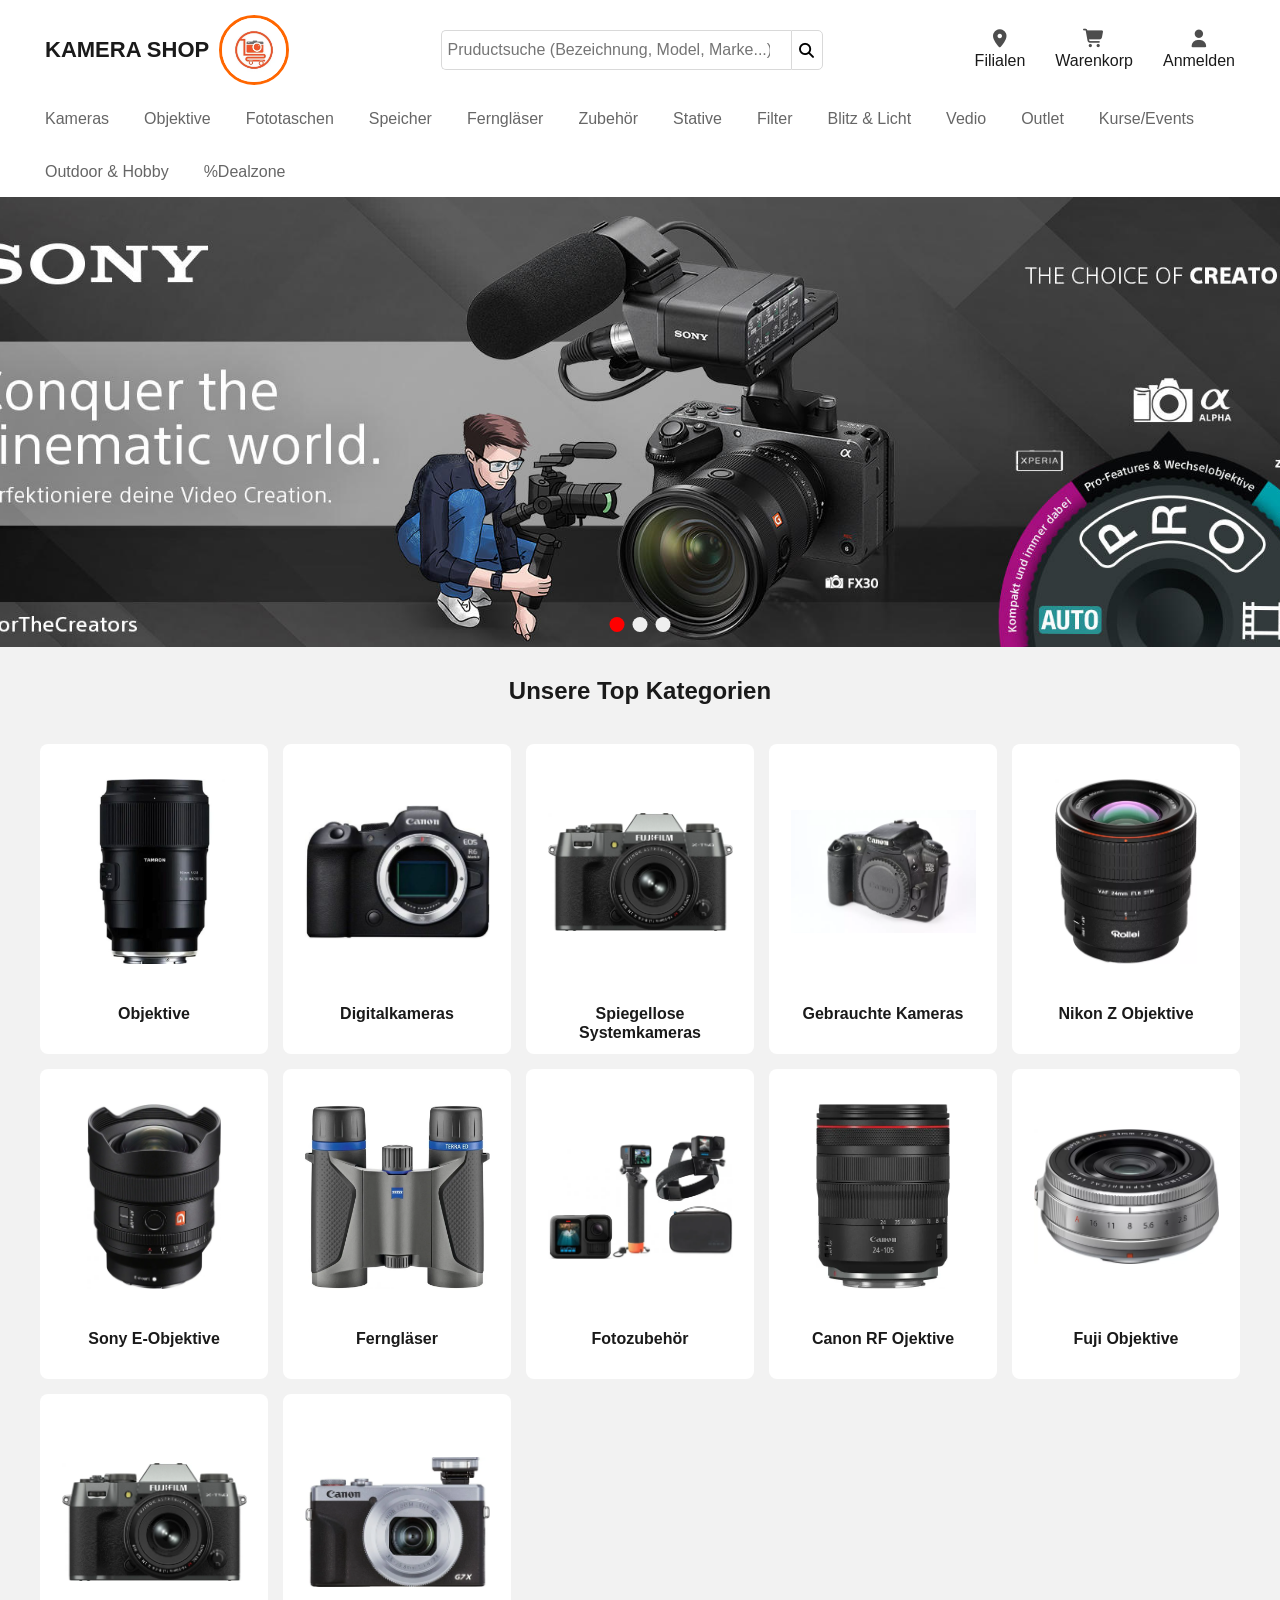
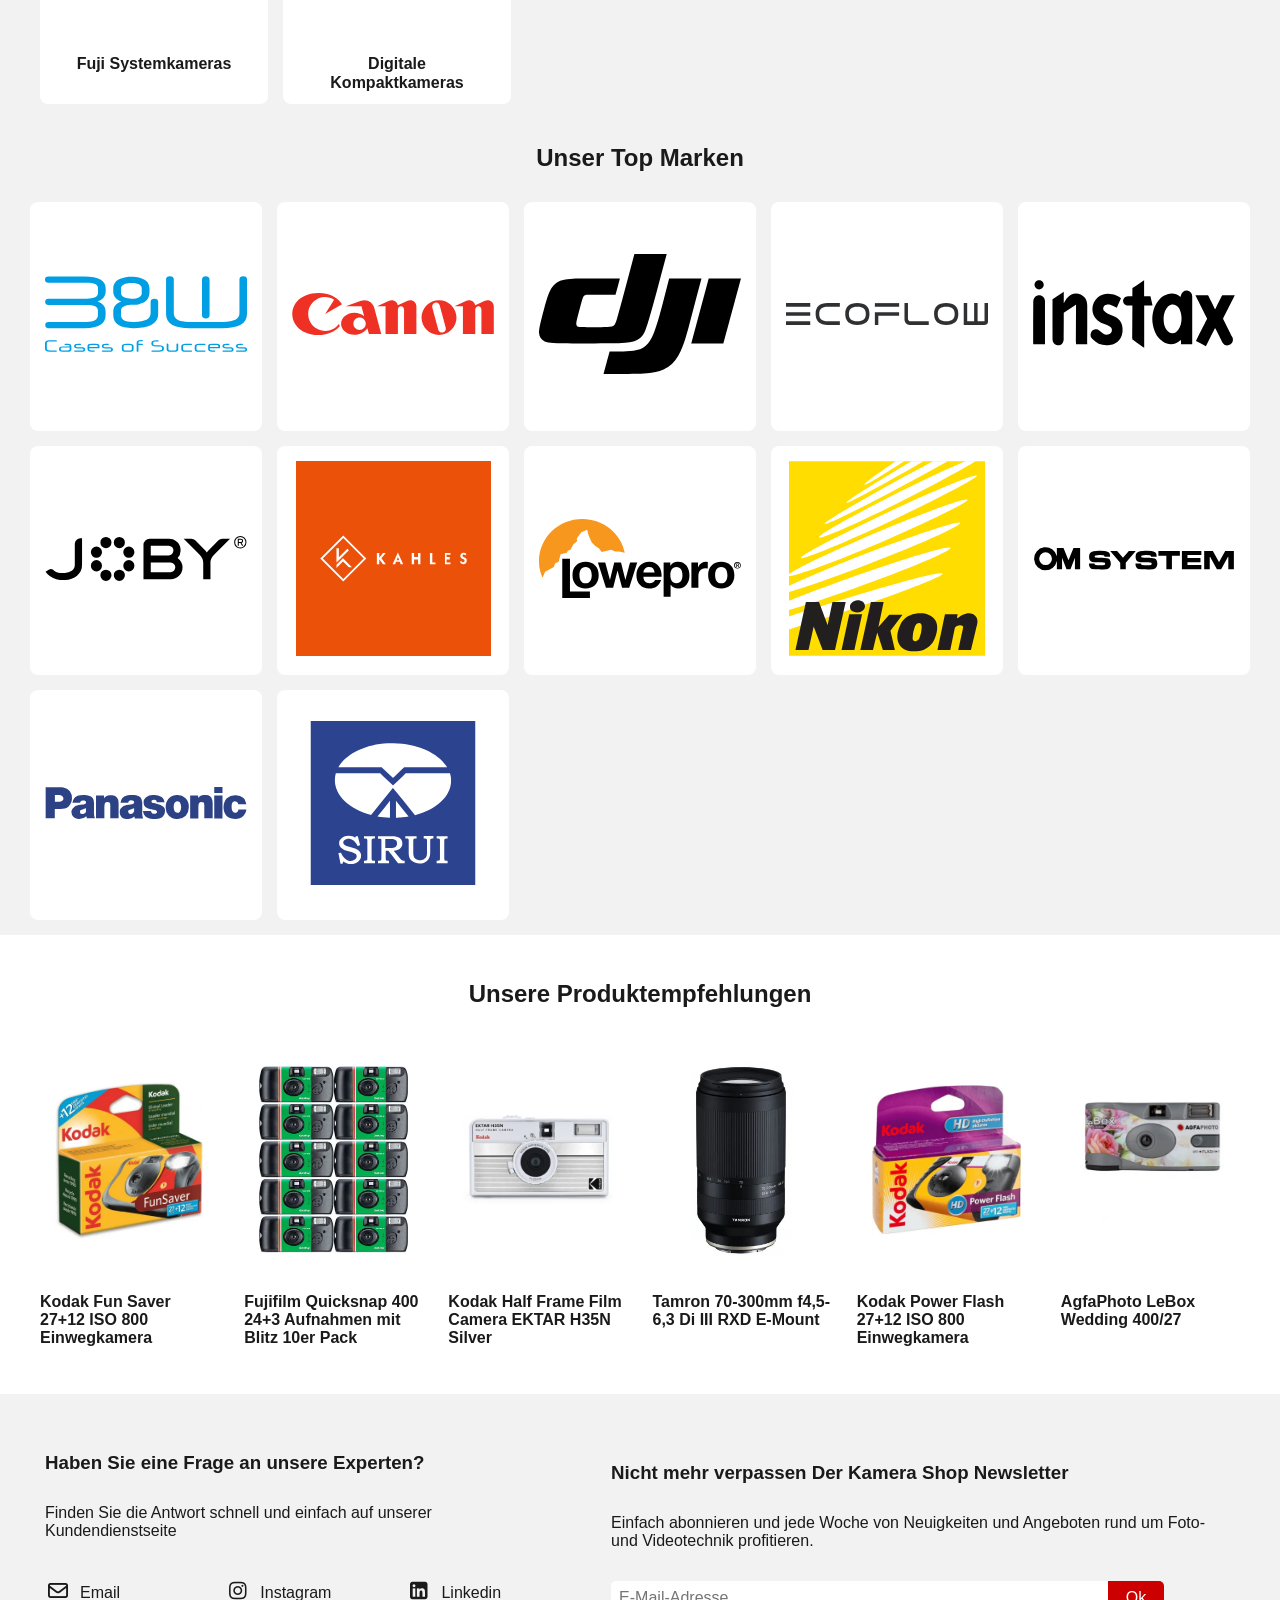
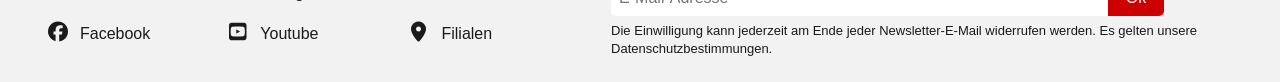
==== index.html @ 047e65e5 "Create Newsletter & Social section" ====
<!DOCTYPE html>
<html lang="en">
<head>
    <meta charset="UTF-8">
    <meta name="viewport" content="width=device-width, initial-scale=1.0">
    <title>E-Commerce</title>
    <!-- Font Awesome Library -->
    <link rel="stylesheet" href="css/all.min.css">
    <!-- Normalize all Elements Normally -->
    <link rel="stylesheet" href="css/normalize.css">
    <!-- Main CSS File -->
     <link rel="stylesheet" href="css/style.css">
</head>
<body>
    <!-- Start Header -->
    <header>
        <div class="container">
            <div class="main-header">
                <div class="logo">
                    <h1>Kamera Shop</h1>
                    <img src="images/logo.jpg" alt="logo">
                </div>
                <form action="">
                    <input type="search" placeholder="Pruductsuche (Bezeichnung, Model, Marke...)">
                    <button class="btn-search"><i class="fa-solid fa-magnifying-glass"></i></button>
                </form>
                <div class="header-icons">
                    <a href="#location" class="location"><i class="fa-solid fa-location-dot"></i><span>Filialen</span></a>
                    <a href="#cart" class="cart"><i class="fa-solid fa-cart-shopping"></i><span>Warenkorp</span></a>
                    <a href="#user" class="user"><i class="fa-solid fa-user"></i><span>Anmelden</span></a> 
                    <button class="bars "><i class="fa-solid fa-bars"></i></button> 
                </div>
            </div>
            <!-- Start Navbar -->  
            <nav class="links"> 
                <ul>
                    <li class="kameras">
                        <a href="#Kameras">Kameras</a>
                        <div class="sub-links">
                            <ul>
                                <li><a href="#Kameras">Kameras</a></li>
                                <li><a href="#Systemkameras">Systemkameras</a></li>            
                                <li><a href="#Kompaktkameras">Kompaktkameras</a></li>            
                                <li><a href="#SLR-Kameras">SLR-Kameras</a></li>            
                                <li><a href="#Kameras">360 Grad & Panorama</a></li>            
                            </ul>
                            <ul>
                                <li><a href="#Weitera-Kamera-Typen">Weitere Kamera-Typen</a></li>            
                                <li><a href="#Actionkameras">Actionkameras</a></li>            
                                <li><a href="#Vlogger-Kameras">Vlogger-Kameras</a></li>            
                                <li><a href="#Unterwasser-Kameras">Unterwasser-Kameras</a></li>            
                                <li><a href="#Wildkameras">Wildkameras</a></li>            
                            </ul>
                            <ul>
                                <li><a href="#Kamerazubehör">Kamerazubehör</a></li>            
                                <li><a href="#Actionkameras">Actionkameras</a></li>            
                                <li><a href="#Vlogger-Kameras">Vlogger-Kameras</a></li>            
                                <li><a href="#Unterwasser-Kameras">Unterwasser-Kameras</a></li>            
                                <li><a href="#Wildkameras">Wildkameras</a></li>            
                            </ul>
                            <ul>
                                <li><a href="#Unsere-Serviceleistungen">Unsere Serviceleistungen</a></li>            
                                <li><a href="#Schritt-für-Schritt-zur-Wunschamera">Schritt für Schritt zur Wunschamera</a></li>            
                                <li><a href="#Sensorreinigung">Sensorreinigung</a></li>            
                                <li><a href="#Events-&-Workshops">Events & Workshops</a></li>                        
                            </ul>
                        </div>
                    </li>
                    <li><a href="#Objektive">Objektive</a></li>
                    <li><a href="#Fototaschen">Fototaschen</a></li>
                    <li><a href="#Speicher">Speicher</a></li>
                    <li><a href="#Ferngläser">Ferngläser</a></li>
                    <li><a href="#Zubehör">Zubehör</a></li>
                    <li><a href="#Stative">Stative</a></li>
                    <li><a href="#Filter">Filter</a></li>
                    <li><a href="#Blitz-&-Licht">Blitz & Licht</a></li>
                    <li><a href="#Blitz-&-Licht">Vedio</a></li>
                    <li><a href="#Blitz-&-Licht">Outlet</a></li>
                    <li><a href="#Blitz-&-Licht">Kurse/Events</a></li>
                    <li><a href="#Outdoor-&-Hobby">Outdoor & Hobby</a></li>
                    <li><a href="#Dealzone" class="only-red">%Dealzone</a></li>
                </ul>
            </nav>
        <!-- End Navbar -->
        </div>
    </header>
    <!-- End Header -->
    <!--Start Carosel-->
    <div class="carousel">
        <div class="carousel-inner">
            <div class="carousel-item active">
                <img 
                src="images/carousel-imags/carousel1.jpg" alt="camera"
                >
            </div>
            <div class="carousel-item" >
                <img 
                src="images/carousel-imags/carousel2.jpg" alt="camera"
                >
            </div>
            <div class="carousel-item">
                <img 
                src="images/carousel-imags/carousel3.jpg" alt="camera"
                >
            </div>
            <button class="slider-btn carousel-prev" aria-label="Vorheriges Bild"><i class="fa-solid fa-chevron-left"></i></button>
            <button class="slider-btn carousel-next" aria-label="Nächstes Bild"><i class="fa-solid fa-chevron-right"></i></button>
            <div class="carousel-dots">
                <button class="dot active" data-index="0" aria-label="Bild 1"></button>
                <button class="dot" data-index="1" aria-label="Bild 2"></button>
                <button class="dot" data-index="2" aria-label="Bild 2"></button>
            </div>
        </div>

    </div>
    <!--End Carousel-->
    <!--Start Main-->
    <main class="main-content">
        <div class="container">
            <h2 class="section-title">Unsere Top Kategorien</h2>
            <section class="top-categ">
                <article class="category">
                    <a href="#">
                        <img src="images/top-category/objektive.jpg" alt="Tarmon-Objektive-Marke">
                        <h3>Objektive</h3>
                    </a>
                </article>
                <article class="category">
                    <a href="#">
                        <img src="images/top-category/Digitalcam.jpg" alt="CameraImg">
                        <h3>Digitalkameras</h3>
                    </a>
                </article>
                <article class="category">
                    <a href="#">
                        <img src="images/top-category/fuji-systemCameras.jpg" alt="FujiFilCamera">
                        <h3>Spiegellose Systemkameras</h3>
                    </a>
                </article>
                <article class="category">
                    <a href="#">
                        <img src="images/top-category/canon-gebraucht.jpg" alt="gebrauchtCamera">
                        <h3>Gebrauchte Kameras</h3>
                    </a>
                </article>
                <article class="category">
                    <a href="#">
                        <img src="images/top-category/nikon-z-object.jpg" alt="nikonObject">
                        <h3>Nikon Z Objektive</h3>
                    </a>
                </article>
                <article class="category">
                    <a href="#">
                        <img src="images/top-category/sony-e-object.jpg" alt="sony-e-object">
                        <h3>Sony E-Objektive</h3>
                    </a>
                </article>
                <article class="category">
                    <a href="#">
                        <img src="images/top-category/fernglaeser.jpg" alt="ferngläser">
                        <h3>Ferngläser</h3>
                    </a>
                </article>
                <article class="category">
                    <a href="#">
                        <img src="images/top-category/fotoZuBehoer.jpg" alt="fotoZuBehör">
                        <h3>Fotozubehör</h3>
                    </a>
                </article>
                <article class="category">
                    <a href="#">
                        <img src="images/top-category/canon-rf-object.jpg" alt="canon-rf-object">
                        <h3>Canon RF Ojektive</h3>
                    </a>
                </article>
                <article class="category">
                    <a href="#">
                        <img src="images/top-category/fujifilm-object.jpg" alt="fujiObject">
                        <h3>Fuji Objektive</h3>
                    </a>
                </article>
                <article class="category">
                    <a href="#">
                        <img src="images/top-category/fuji-systemCameras.jpg" alt="systemCamera">
                        <h3>Fuji Systemkameras</h3>
                    </a>
                </article>
                <article class="category">
                    <a href="#">
                        <img src="images/top-category/digital-compact-camera.jpg" alt="DigitaleCompaktCameras">
                        <h3>Digitale Kompaktkameras</h3>
                    </a>
                </article>
            </section>
        </div>
        <!-- Start Unser Top Marken -->
         <div class="container">
            <h2 class="section-title">Unser Top Marken</h2>
            <section class="top-brands">
                <article class="brand">
                    <a href="#">
                        <img src="images/top-brands/logo_cases_of_success1.svg" alt="B-&-W">
                    </a>
                </article>
                <article class="brand">
                    <a href="#">
                        <img src="images/top-brands/Canon2.svg" alt="Canon">
                    </a>
                </article>
                <article class="brand">
                    <a href="#">
                        <img src="images/top-brands/DJI3.svg" alt="DJI">
                    </a>
                </article>
                <article class="brand">
                    <a href="#">
                        <img src="images/top-brands/ecoflow4.svg" alt="ecoflow">
                    </a>
                </article>
                <article class="brand">
                    <a href="#">
                        <img src="images/top-brands/Instax5.svg" alt="Instax">
                    </a>
                </article>
                <article class="brand">
                    <a href="#">
                        <img src="images/top-brands/Joby6.svg" alt="Joby">
                    </a>
                </article>
                <article class="brand">
                    <a href="#">
                        <img src="images/top-brands/kahles7.svg" alt="kahles">
                    </a>
                </article>
                <article class="brand">
                    <a href="#">
                        <img src="images/top-brands/Lowepro8.svg" alt="Lowepro">
                    </a>
                </article>
                <article class="brand">
                    <a href="#">
                        <img src="images/top-brands/Nikon9.svg" alt="Nikon">
                    </a>
                </article>
                <article class="brand">
                    <a href="#">
                        <img src="images/top-brands/om-system10.svg" alt="om-system">
                    </a>
                </article>
                <article class="brand">
                    <a href="#">
                        <img src="images/top-brands/Panasonic11.svg" alt="Panasonic">
                    </a>
                </article>
                <article class="brand">
                    <a href="#">
                        <img src="images/top-brands/Sirui12.svg" alt="Sirui">
                    </a>
                </article>
            </section>
        </div>
        <!-- End Unser Top Marken -->
        <!-- Start Unser Produktempfehlung -->
        <section class="recommended-prod">
            <h2 class="section-title">Unsere Produktempfehlungen</h2>
            <div class="container">
                <article class="rec-product">
                    <a href="#">
                        <picture>
                            <source srcset="images/recommended-products/recommended-webp/kodak-fun-saver-einwegkamera1.webp" type="image/webp">
                            <img src="images/recommended-products/recommended-jpeg/kodak-fun-saver-einwegkamera1.jpeg" alt="Einwegkamera">
                        </picture>
                        <h3>Kodak Fun Saver 27+12 ISO 800 Einwegkamera</h3>
                    </a>
                </article>
                <article class="rec-product">
                    <a href="#">
                        <picture>
                            <source srcset="images/recommended-products/recommended-webp/Quicksnap-aufnahmen-mit-blitz2.webp" type="image/webp">
                            <img src="images/recommended-products/recommended-jpeg/Quicksnap-aufnahmen-mit-blitz2.jpeg" alt="Quicksnap">
                        </picture>
                        <h3>Fujifilm Quicksnap 400 24+3 Aufnahmen mit Blitz 10er Pack</h3>
                    </a>
                </article>
                <article class="rec-product">
                    <a href="#">
                        <picture>
                            <source srcset="images/recommended-products/recommended-webp/kodak-half-frame-film-camera-ektar-h35n-silver-3.webp" type="image/webp">
                            <img src="images/recommended-products/recommended-jpeg/kodak-half-frame-film-camera-ektar-h35n-silver-3.jpeg" alt="Filmkamera">
                        </picture>
                        <h3>Kodak Half Frame Film Camera EKTAR H35N Silver</h3>
                    </a>
                </article>
                <article class="rec-product">
                    <a href="#">
                        <picture>
                            <source srcset="images/recommended-products/recommended-webp/tamron-70-300mm-f45-63-di-iii-rxd-e-mount-4.webp" type="image/webp">
                            <img src="images/recommended-products/recommended-jpeg/tamron-70-300mm-f45-63-di-iii-rxd-e-mount-4.jpeg" alt="Tamron">
                        </picture>
                        <h3>Tamron 70-300mm f4,5-6,3 Di III RXD E-Mount</h3>
                    </a>
                </article>
                <article class="rec-product">
                    <a href="#">
                        <picture>
                            <source srcset="images/recommended-products/recommended-webp/kodak-power-flash-2712-iso-800-einwegkamera-5.webp" type="image/webp">
                            <img src="images/recommended-products/recommended-jpeg/kodak-power-flash-2712-iso-800-einwegkamera-5.jpeg" alt="Einwegkamera">
                        </picture>
                        <h3>Kodak Power Flash 27+12 ISO 800 Einwegkamera</h3>
                    </a>
                </article>
                <article class="rec-product">
                    <a href="#">
                        <picture>
                            <source srcset="images/recommended-products/recommended-webp/agfaphoto-lebox-wedding-40027-6.webp" type="image/webp">
                            <img src="images/recommended-products/recommended-jpeg/agfaphoto-lebox-wedding-40027-6.jpeg" alt="Lebox-wedding">
                        </picture>
                        <h3>AgfaPhoto LeBox Wedding 400/27</h3>
                    </a>
                </article>
                <article class="rec-product">
                    <a href="#">
                        <picture>
                            <source srcset="images/recommended-products/recommended-webp/tamron-17-70mm-f28-di-iii-a-vc-rxd-7.webp" type="image/webp">
                            <img src="images/recommended-products/recommended-jpeg/tamron-17-70mm-f28-di-iii-a-vc-rxd-7.jpeg" alt="tamron">
                        </picture>
                        <h3>Tamron 17-70mm f2,8 Di III-A VC RXD Sony E</h3>
                    </a>
                </article>
                <article class="rec-product">
                    <a href="#">
                        <picture>
                            <source srcset="images/recommended-products/recommended-webp/dji-osmo-pocket-4-standard-combo-8.webp" type="image/webp">
                            <img src="images/recommended-products/recommended-jpeg/dji-osmo-pocket-4-standard-combo-8.jpeg" alt="Standard-combo">
                        </picture>
                        <h3>DJI Osmo Pocket 4 Standard Combo</h3>
                    </a>
                </article>
                <article class="rec-product">
                    <a href="#">
                        <picture>
                            <source srcset="images/recommended-products/recommended-webp/kodak-half-frame-film-camera-ektar-h35n-black-9.webp" type="image/webp">
                            <img src="images/recommended-products/recommended-jpeg/kodak-half-frame-film-camera-ektar-h35n-black-9.jpeg" alt="Filmkamera-ektar">
                        </picture>
                        <h3>Kodak Half Frame Film Camera EKTAR H35N Black</h3>
                    </a>
                </article>
                <article class="rec-product">
                <a href="#">
                        <picture>
                            <source srcset="images/recommended-products/recommended-webp/tamron-28-75mm-f28-di-iii-vxd-g2-sony-e-mount-10.webp" type="image/webp">
                            <img src="images/recommended-products/recommended-jpeg/tamron-28-75mm-f28-di-iii-vxd-g2-sony-e-mount-10.jpeg" alt="Tamron">
                        </picture>
                        <h3>Tamron 28-75mm f2,8 Di III VXD G2 Sony E-Mount</h3>
                    </a>
                </article>
                <article class="rec-product">
                <a href="#">
                        <picture>
                            <source srcset="images/recommended-products/recommended-webp/canon-eos-r7-gehause-11.webp" type="image/webp">
                            <img src="images/recommended-products/recommended-jpeg/canon-eos-r7-gehause-11.jpeg" alt="Canon-gehause">
                        </picture>
                        <h3>Canon EOS R7 Gehäuse inkl. EF-EOS R Adapter</h3>
                    </a>
                </article>
                <button class="slider-btn chevron-prev" aria-label="Vorheriges Bild"><i class="fa-solid fa-chevron-left"></i></button>
                <button class="slider-btn chevron-next" aria-label="Nächstes Bild"><i class="fa-solid fa-chevron-right"></i></button>
            </div>
            </section>
        <!-- End Unser Produktempfehlung -->
        <!-- Start Social-Media & Newsletter -->
         <section class="social-and-newsletter">
            <div class="container">
                <div class="social-content">
                    <h3>Haben Sie eine Frage an unsere Experten?</h3>
                    <p>Finden Sie die Antwort schnell und einfach auf unserer Kundendienstseite</p>
                    <div class="social-links">
                        <div class="links">
                            <a href="#"><i class="fa-regular fa-envelope"></i><span>Email</span></a>
                            <a href="#"><i class="fa-brands fa-facebook"></i><span>Facebook</span></a>
                        </div>
                        <div class="links">
                            <a href="#"><i class="fa-brands fa-instagram"></i><span>Instagram</span></a>
                            <a href="#"><i class="fa-brands fa-square-youtube"></i><span>Youtube</span></a>
                        </div>
                        <div class="links">
                            <a href="#"><i class="fa-brands fa-square-linkedin"></i><span>Linkedin</span></a>
                        <a href="#"><i class="fa-solid fa-location-dot"></i><span>Filialen</span></a>
                        </div>
                    </div>
                </div>
                <div class="newsletter-content">
                    <h3>Nicht mehr verpassen Der Kamera Shop Newsletter</h3>
                    <p>Einfach abonnieren und jede Woche von Neuigkeiten und Angeboten rund um Foto- und Videotechnik profitieren.</p>
                    <div class="social-form-wrapper">
                        <form action="">
                            <label for="newsletter-email" class="visually-hidden">Email-Adresse</label>
                            <input type="email" name="email" id="newsletter-email" placeholder="E-Mail-Adresse">
                            <button type="button" class="submit-btn">Ok</button>
                        </form>
                        <span>Die Einwilligung kann jederzeit am Ende jeder Newsletter-E-Mail widerrufen werden. Es gelten unsere <a href="#">Datenschutzbestimmungen.</a></span>
                    </div>
                </div>
            </div>
         </section>
        <!-- End Social-Media & Newsletter -->
         
    </main>
    <!--End Main-->
    <script src="main.js"></script>
</body>
</html>
---- css/style.css ----
/*Start Variables*/
:root {
    --h-body: 0;
    --s-body: 0%;
    --l-body: 10%;
    --h-primary: 0;
    --s-primary: 100%;
    --l-primary: 40%;
    --body: hsl(var(--h-body), var(--s-body), var(--l-body));
    --body-10: hsl(var(--h-body), var(--s-body), 10%);
    --body-30: hsl(var(--h-body), var(--s-body), 30%);
    --body-40: hsl(var(--h-body), var(--s-body), 40%);
    --body-85: hsl(var(--h-body), var(--s-body), 85%);
    --body-95: hsl(var(--h-body), var(--s-body), 95%);
    --primary: hsl(var(--h-primary), var(--s-primary), var(--l-primary));
    --primary-50: hsl(var(--h-primary), var(--s-primary), 50%);
    --white: hsl(0, 0%, 100%);
    --fs-icon: 15px;
    --fs-label: 16px;
    --fs-title: 22px;
    --shadow-color: hsla(var(--h-body), var(--s-body), 10%, 0.5);
    --transition: 0.3s;
}
/*End Variables*/

/*Start Global Ruls*/
* {
    box-sizing: border-box;
    -webkit-box-sizing: border-box;
    -moz-box-sizing: border-box;
}
html {
    scroll-behavior: smooth;
    --webkit-scroll-behavior: smooth;
    --moz-scroll-behavior:smooth;
}
body {
    font-family: Arial, Helvetica, sans-serif;
    margin: 0;
    padding: 0;
    background: var(--body-95);
    color: var(--body-10);

}
.container {
    padding-left: 30px;
    padding-right: 30px;
    margin-left: auto;
    margin-right: auto;
}
ul {
    list-style: none;
    padding: 0;
    margin: 0;
}
a {
    text-decoration: none;
    color: var(--body-10);
}
.section-title {
    text-align: center;
    padding: 10px;
}
.ds-none {
    display: none;
}
/*End Global Ruls*/
/*Start Header*/
header {
    background: var(--white);
    color: var(--body-10);
    min-height: 150px;
    position: relative;
    padding: 15px;
    z-index: 10;
}
header .container {
    width: 100%;
    display: flex;
    flex-direction: column;
    gap: 15px;
}
.main-header {
    width: 100%;
    display: flex;
    flex-wrap: wrap;
    justify-content: space-between;
    align-items: center;
}
header .logo {
    display: flex;
    flex-direction: row;
    align-items: center;
    gap: 10px;
    height: 70px;
}
header .logo h1 {
    /* display: block; */
    font-size: var(--fs-label);
    text-transform: uppercase;
}
header .logo img {
    width: 50px;
    border-radius: 50%;
    border: 3px solid rgb(255, 102, 0);
}
header form {
    height: 70px;
    order: 3;
    display: flex;
    align-items: center;
    width: 100%;
    margin-top: 10px;
    margin-bottom: 35px;
}
header input {
    height: 40px;
    margin-right: 0;
    outline: none;
    padding: 6px;
    border: 1px solid hsl(var(--h-body), var(--s-body), 85%);
    border-right: none;
    width: 100%;
    font-size: var(--fs-label);
    color: var(--body-10);
    border-radius: 5px 0 0 5px;
}
header input::placeholder {
    font-size: var(--fs-label);
}
header input:focus {
    border: 2px solid var(--body-40);
}
header .btn-search {
    height: 40px;
    border-left: none;
    background-color: var(--white);
    outline: none;
    border: 1px solid var(--body-85);
    font-size: var(--fs-icon);
    border-radius: 0 5px 5px 0;
}
header .header-icons {
    height: 70px;
    display: flex;
    align-items: center;
    gap: 15px;
}
header .header-icons i {
    font-size: calc(var(--fs-icon) + 3px);
    color: var(--body-30);
}
header .btn-search i,
.header-icons .location,
.header-icons .user,
.header-icons .cart {
    display: flex;
    flex-direction: column;
    align-items: center;
    gap: 5px;
    cursor: pointer;
}
.header-icons span {
    display: none;
    font-size: var(--fs-label);
}
.header-icons .bars{
    display: block;
    background-color: var(--white);
    border: none;
}
.header-icons .location:hover span,
.header-icons .user:hover span,
.header-icons .cart:hover span,
.header-icons .location:focus span,
.header-icons .user:focus span,
.header-icons .cart:focus span {
    text-decoration: underline;
}
@media (min-width: 768px) {
    header .header-icons i {
        font-size: calc(var(--fs-icon) + 3px);
    }
}
@media (min-width: 990px) {
    header .main-header {
        flex-wrap: nowrap;
    }
    header .logo h1 {
        font-size: var(--fs-title);
    }
    header .logo img {
        width: 70px;
    }
    header form {
        order: 0;
        width: auto;
        margin-top: 0;
        margin-bottom: 0;
    }
    header input {
        width: 350px;
    }
    header .header-icons {
        gap: 30px;
    }
    .header-icons .bars {
        display: none;
    }
}
@media (min-width: 1200px) {
    .header-icons span {
        display: block;
    }
    
}
/*End Header*/
/*Start Navbar*/
.links {
    display: none;
    background-color: var(--white);
    padding-top: 10px;
}
.links ul {
    display: flex;
    flex-direction: row;
    flex-wrap: wrap;
    gap: 35px;
}
.links ul li {
    position: relative;
}
.links ul li a {
    color: var(--body-40);
    font-size: var(--fs-label);
    transition: color var(--transition) ease;
}
.links ul li a:hover,
.links ul li a:focus {
    color: var(--body-10);
    text-decoration: underline;
}
.links .only-red a{
    color: var(--primary);
}
/*Burger icon is clicked?*/
.links.open {
    background-color: var(--white);
    display: flex;
    flex-direction: column;
    position: absolute;
    top: 100%;
    right: 0;
    min-width: 100%;
    padding: 15px 15px 15px 50px;
    box-shadow: 0 20px 20px var(--shadow-color);
}
.links.open ul {
    display: flex;
    flex-direction: column;
    gap: 20px;
}
/*End Navbar*/
/* Start Sub-Links */
.sub-links {
    display: flex;
    opacity: 0;
    visibility: hidden;/*weil opacity es unsichtbar macht, aber es bleibt immerhin kilckbar*/
    pointer-events: none;
    transition: opacity 0.2s ease, visibility 0.2s ease;
    gap: 20px;
    padding: 20px;
    position: absolute;
    z-index: 3;
    background-color: white;
    box-shadow: 0px 20px 20px var(--shadow-color);
    top: 100%;
    left: 0;
    max-width: calc(100vw - 30px);
    flex-wrap: wrap;
}
.sub-links ul {
    display: flex;
    flex-direction: column;
    gap: 15px;
}
.sub-links ul li {
    font-size: var(--fs-label);
}
.sub-links ul li a {
    color: var(--body-40);
    transition: color var(--transition) ease;
}           
.sub-links ul li:first-child a{
    font-size: calc(var(--fs-label) + 1px);
    font-weight: 600;
    color: var(--body-30);
}
.sub-links ul li:last-child {
    margin-bottom: 25px;
}
.sub-links ul li a:hover,           
.sub-links ul li a:focus {
    text-decoration: underline;                                                 
    color: var(--body-10);
}
.links ul .kameras:hover .sub-links,
.links ul .kameras:focus-within .sub-links{
    opacity: 1;
    visibility: visible;
    pointer-events: auto;

}
@media  (min-width: 990px) {
    .links {
        display: block;
    }
    .links.open {
        display: none;
    }
}
@media (min-width: 990px) {
    .sub-links {
        justify-content: flex-start;
        width: 900px;
    }
    .sub-links ul{
        padding-top: 10px;
        padding-bottom: 10px;
    }
    .sub-links ul li:last-child {
        margin-bottom: 0px;
    }
}
@media (min-width: 1200px) {
    .sub-links {
        justify-content: flex-start;
        gap: 70px;
        width: 1100px;
    }
}
/* End Sub-Links */
/* Start Carousel */
.carousel {
    width: 100vw;
    height: 450px;
    position: relative;
    overflow: hidden;
    display: none;
}
.carousel .carousel-inner {
    width: 100%;
    height: 100%;
    position: relative;
}
.carousel .carousel-inner .carousel-item {
    width: 100%;
    position: absolute;
    top: 0;
    left: 0;
    opacity: 0;
    visibility: hidden;
    transition: opacity 0.5s ease, visibility 0.5s ease;
}
.carousel .carousel-inner .carousel-item img {
    width: 100%;
    height: 450px;
    object-fit: cover;
    object-position: top;
}
.carousel .carousel-inner .carousel-item.active {
    opacity: 1;
    visibility: visible;
}
/* .carousel-prev,
.carousel-next, */
.slider-btn {
    position: absolute;
    top: 50%;
    transform: translateY(-50%);
    border: none;
    font-size: 24px;
    background: var(--primary);
    color: var(--white);
    cursor: pointer;
    z-index: 2;
    width: 50px;
    height: 50px;
    border-radius: 50%;
    transition: var(--transition) ease;
}
.carousel-prev {left: -50px;}
.carousel-next {right: -50px;}
.carousel:hover .carousel-prev {left: 15px;}
.carousel:hover .carousel-next {right: 15px;}
.carousel-dots {
    position: absolute;
    display: flex;
    bottom: 15px;
    left: 50%;
    transform: translateX(-50%);
    gap: 8px;
    z-index: 2;
}
.carousel-dots .dot {
    width: 15px;
    height: 15px;
    border-radius: 50%;
    border: none;
    cursor: pointer;
}
.carousel-dots .dot.active {
    background-color: var(--primary-50);
}
@media (min-width: 768px) {
    .carousel {
        display: flex;
    }
}
/* End Carousel */
/* Start Main */
/** Start Top Kategorien section **/
.main-content .top-categ {
    display: grid;
    grid-template-columns: repeat(auto-fill, minmax(225px, 1fr));
    gap: 15px;
    text-align: center;
    padding: 10px;
}
.main-content .category {
    width: 100%;
    height: 310px;
    background-color: var(--white);
    border: none;
    border-radius: 8px;
    padding: 10px;
    text-align: center;
    transition: var(--transition) ease;
}
.main-content .category a {
    display: flex;
    flex-direction: column;
    align-items: center;
    padding: 10px;
}
.main-content .category img {
    height: 215px;
    width: 215px;    
    padding: 15px;
    margin-bottom: 10px;
    object-fit: contain;
}
.main-content .top-categ .category h3 {
    font-size: var(--fs-label);
}
.main-content .category:hover,
.main-content .category:focus {
    box-shadow: 0px 0px 8px var(--shadow-color);
}
/** End Top Kategorien section **/
/** Start Unser Top Marken section **/
.main-content .top-brands {
    display: grid;
    grid-template-columns: repeat(auto-fill, minmax(225px, 1fr));
    gap: 15px;
    text-align: center;
    margin-bottom: 15px;
}
.main-content .top-brands .brand {
    background-color: var(--white);
    transition: box-shadow var(--transition) ease;
    border-radius: 8px;
}
.main-content .top-brands .brand img {
    width: 100%;
    height: 225px;
    padding: 15px;
    object-fit: contain;
}
.main-content .top-brands .brand:hover,
.main-content .top-brands .brand:focus {
        box-shadow: 0 0 8px var(--shadow-color);
}
/** End Unser Top Marken section **/
/** Start Unsere Produktempfehlung section **/
.main-content .recommended-prod {
    background-color: var(--white);
    overflow-x: hidden;
    overflow-y: visible;
    min-height: 458.83px ;
    margin-bottom: 25px;
    position: relative;
}
.main-content .recommended-prod h2 {
    padding-top: 25px;
}
.main-content .recommended-prod .container{
    display: flex;
    flex-direction: row;
    flex-wrap: nowrap;
    justify-content: center;
    gap: 5px;
}
.main-content .recommended-prod .rec-product {
    width: 150px;
    padding: 10px;
}
.main-content .recommended-prod img {
    width: 100%;
    height: 150px;
    padding: 15px;
    object-fit: contain;
}
.main-content .recommended-prod h3 {
    font-size: var(--fs-label);
}
.main-content .chevron-prev {left: -50px;}
.main-content .chevron-next {right: -50px;}
.main-content .recommended-prod:hover .chevron-prev {left: 15px;}
.main-content .recommended-prod:hover .chevron-next {right: 15px;}
@media (min-width: 768px) {
    .main-content .recommended-prod .rec-product {
        width: 200px;
    }
    .main-content .recommended-prod img {
        height: 190px;
    } 
}
@media (min-width: 990px) {
    .main-content .recommended-prod .rec-product {
        width: 235px;
    }
    .main-content .recommended-prod img {
        height: 225px;
    } 

}
/** End Unsere Produktempfehlung section **/
/** Start Social-Media & Newsletter **/
.main-content .social-and-newsletter .container {
    display: flex;
    flex-direction: row;
    justify-content: space-between;
    gap: 100px;
}
.main-content .social-and-newsletter{
    padding: 15px;
}
.main-content .social-and-newsletter .social-content {
    width: calc(100% / 2);
    height: 100%;
}
.main-content .social-and-newsletter .social-content p,
.main-content .social-and-newsletter .newsletter-content p {
    margin-top: 30px;
    margin-bottom: 30px;
}
.social-and-newsletter .social-content .social-links {
    display: flex;
    flex-direction: row;
    flex-wrap: wrap;
    justify-content: space-between;
}
.social-content .social-links .links {
    display: flex;
    flex-direction: column;
    gap: 20px;
    background-color: inherit;
    margin-bottom: 10px;
}
.social-content .social-links .links a:hover, 
.social-content .social-links .links a:focus {
    text-decoration: underline;
}
.social-content .social-links .links span {
    margin-left: 10px;
}
.social-content .social-links .links i {
    font-size: calc(var(--fs-icon) + 5px);
}
.social-and-newsletter .newsletter-content {
    padding: 10px;
}
.social-and-newsletter .newsletter-content form {
    width: 90%;
    margin-bottom: 5px;
    display: flex;
} 
.visually-hidden {
    position: absolute;
    height: 1px;
    width: 1px;
    margin: -1px;
    padding: 0;
    overflow: hidden;
    white-space: nowrap;
    border: none;
}
.newsletter-content form input {
    flex: 1;
    height: 35px;
    border: none;
    border-radius: 5px 0 0 5px;
    padding: 8px;
}
.newsletter-content form .submit-btn {
    height: 35px;
    width: 10%;
    color: var(--white);
    background-color: var(--primary);
    border: none;
    border-radius: 0 5px 5px 0;
}
.newsletter-content form .submit-btn:hover,
.newsletter-content form .submit-btn:focus {
    cursor: pointer;
}

.social-and-newsletter .newsletter-content span {
    font-size: 13px;
}
.social-and-newsletter .newsletter-content span a:hover {
    text-decoration: underline;
}
@media (max-width: 768px) {
    .main-content .social-and-newsletter .container {
        flex-wrap: wrap;
        gap: 50px;
    }
    
}
/** End Social-Media & Newsletter **/
/* End Main */
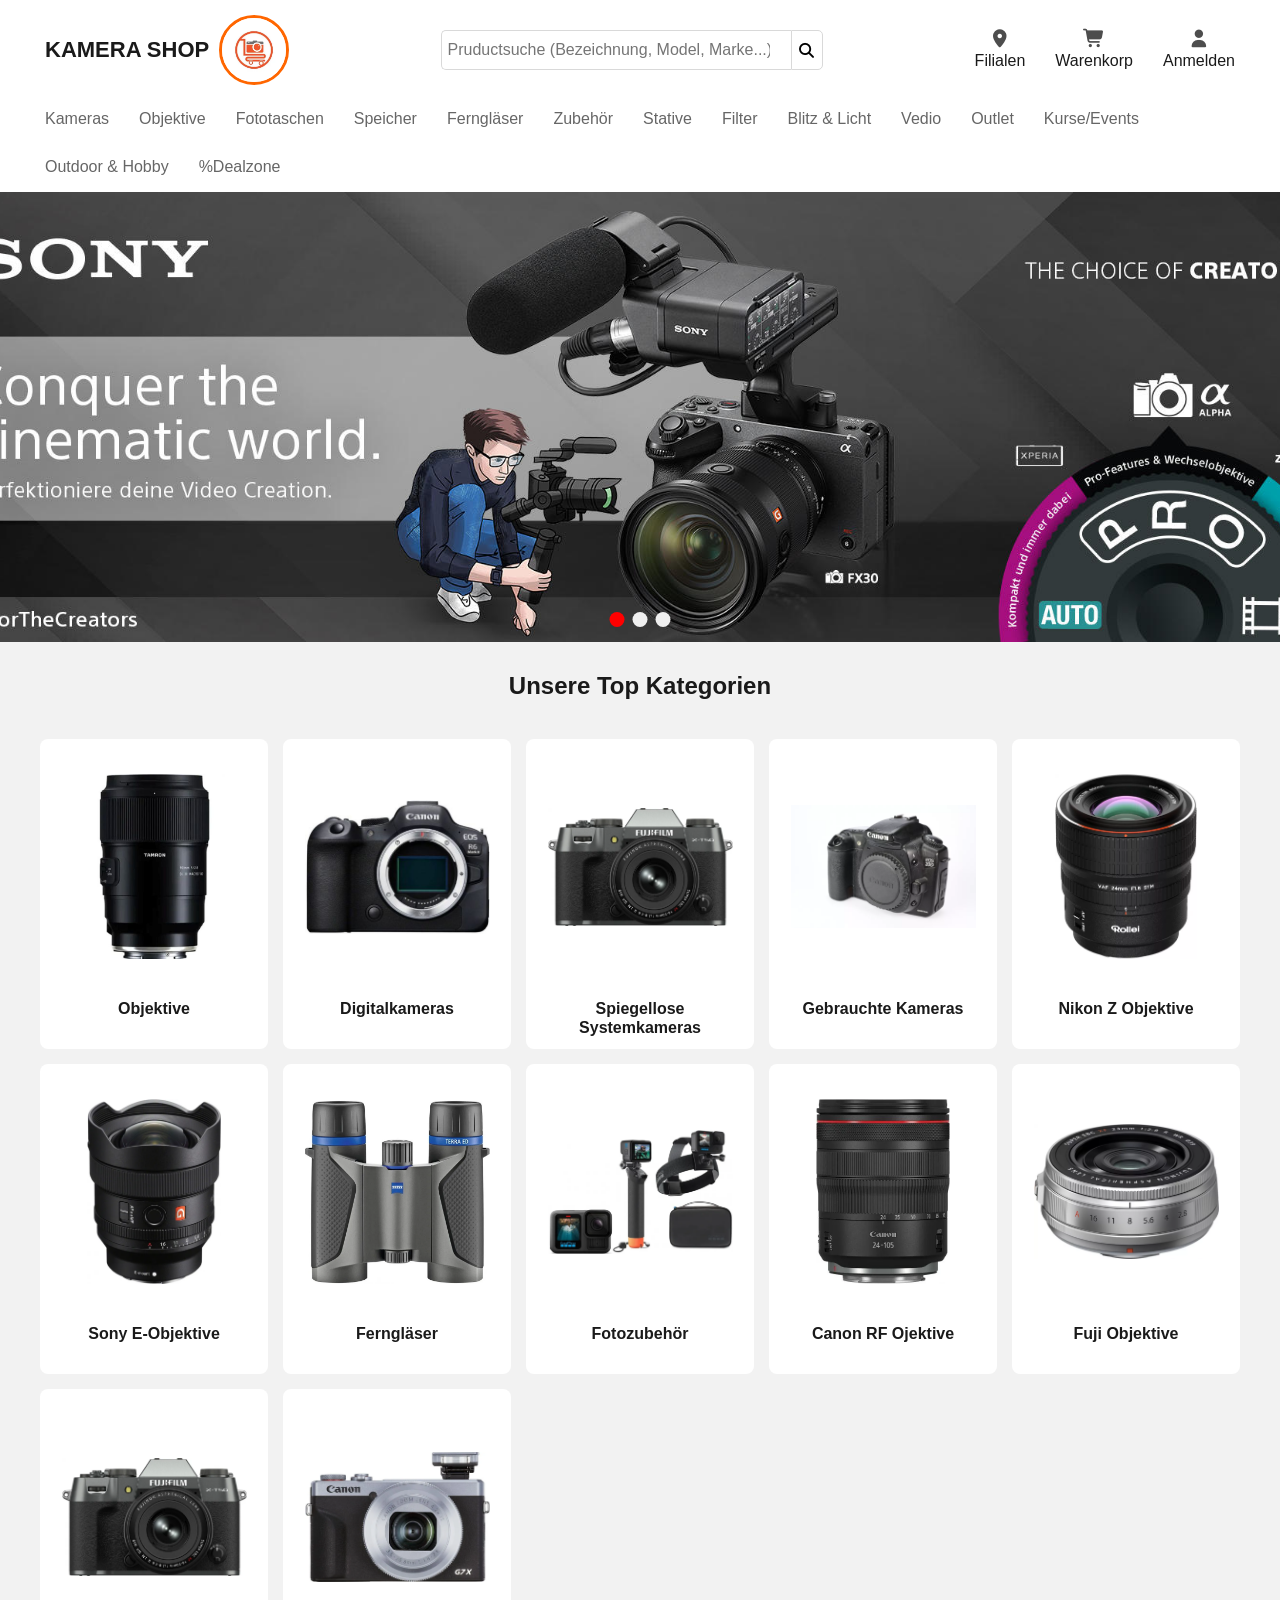
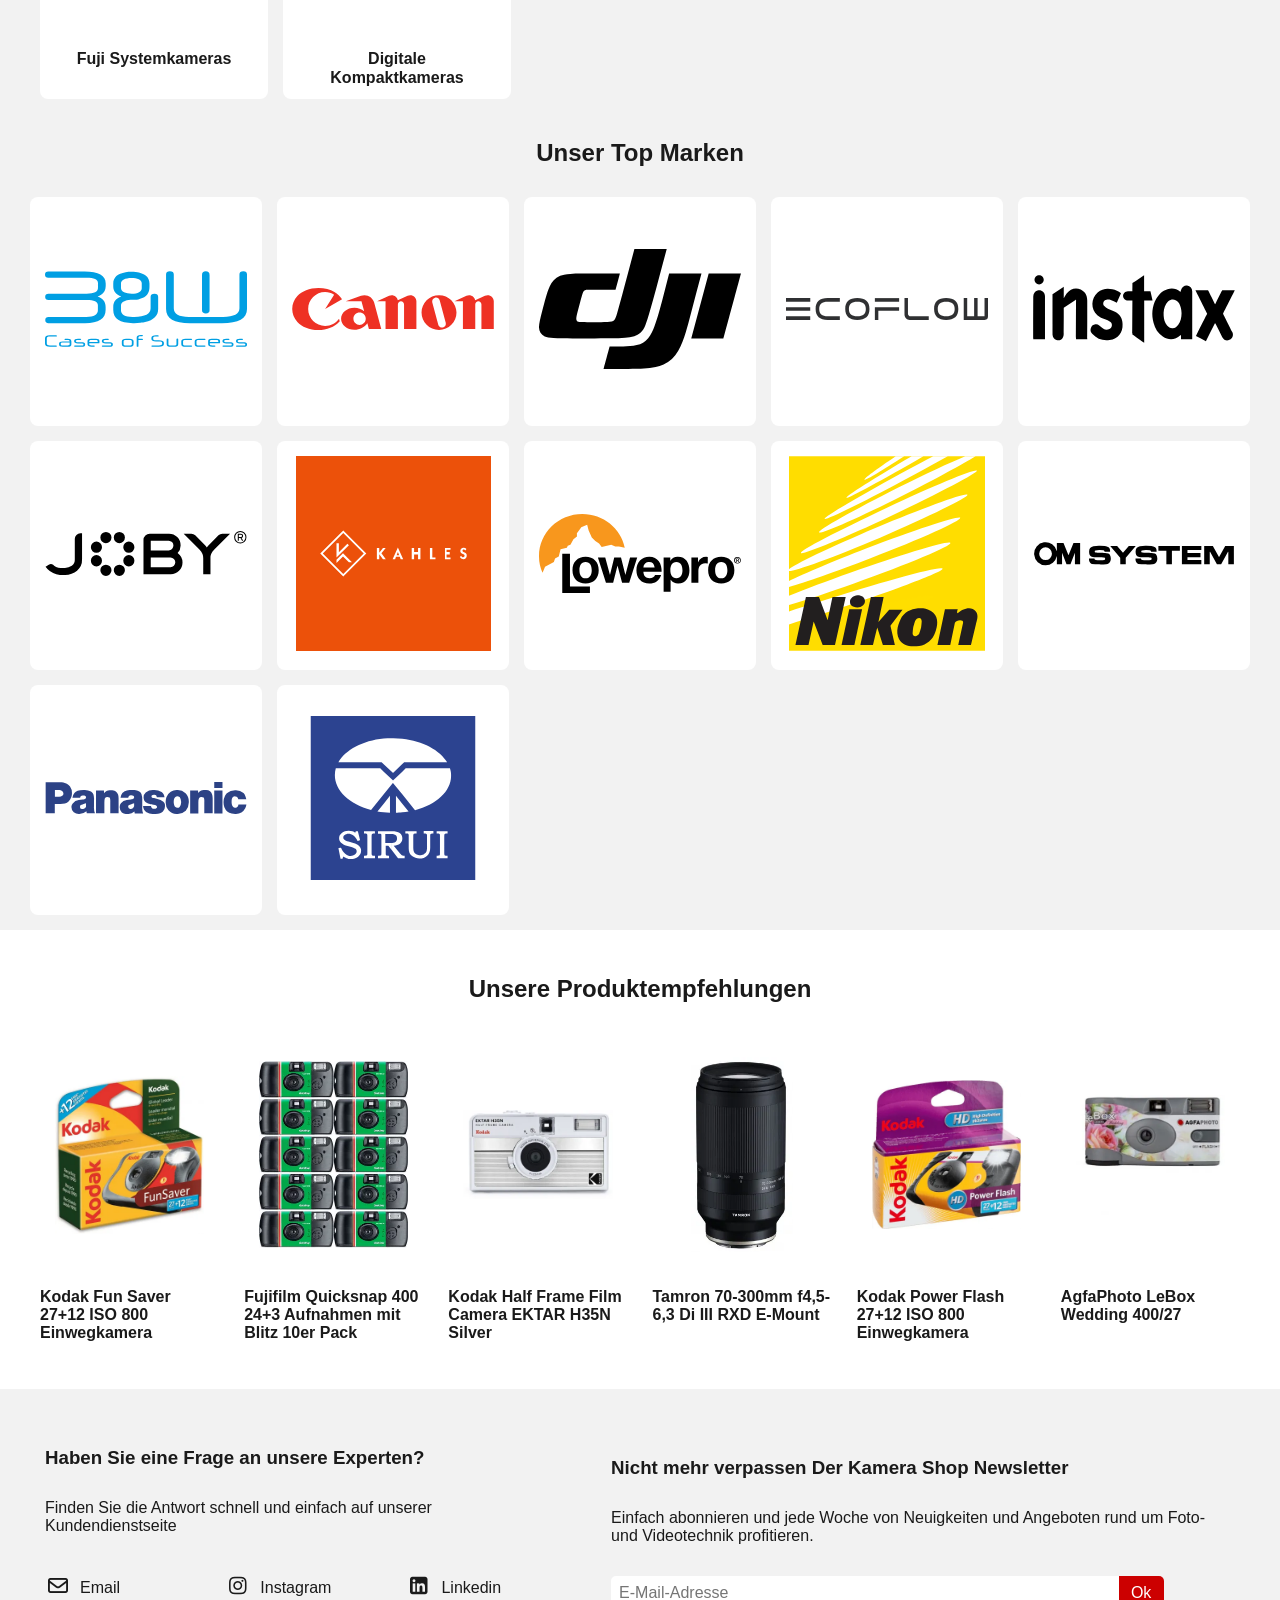
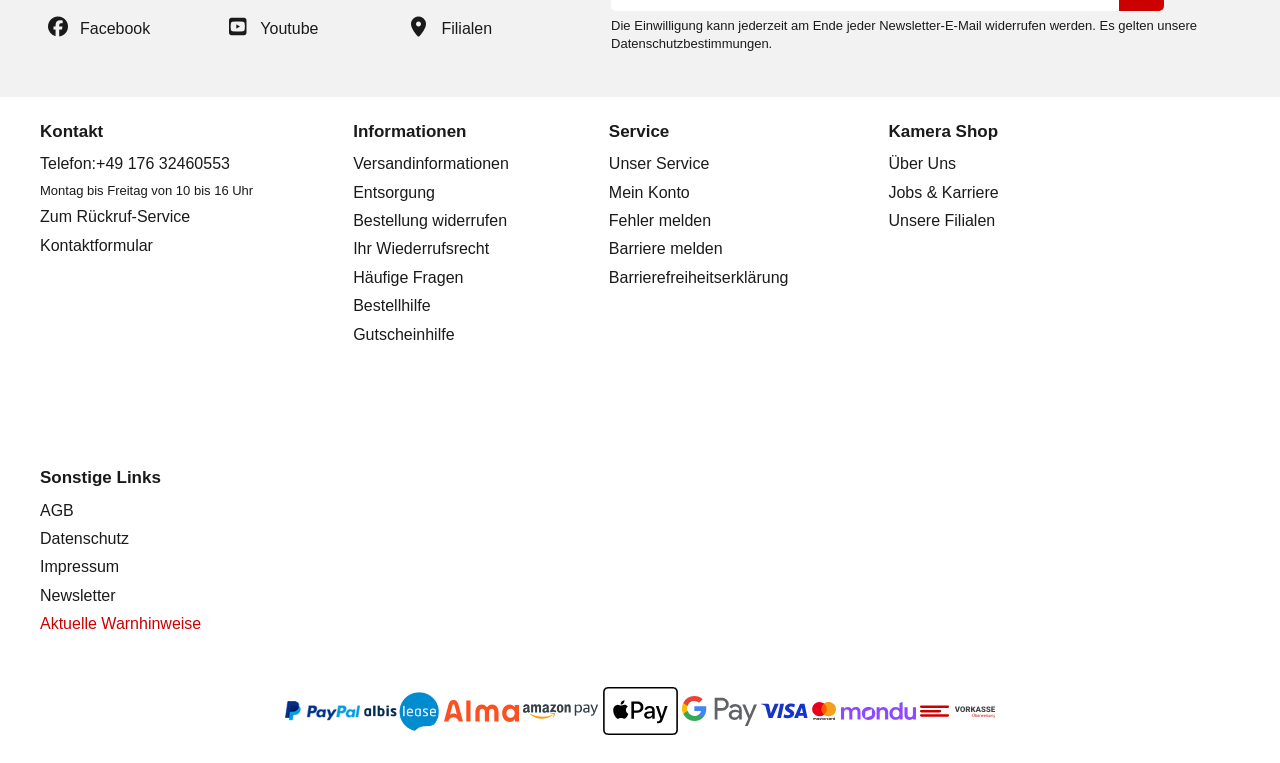
==== commit 47a00251: "Create Footer section" ====
--- a/index.html
+++ b/index.html
@@ -197,7 +197,7 @@
          <div class="container">
             <h2 class="section-title">Unser Top Marken</h2>
             <section class="top-brands">
-                <article class="brand">
+                <article class="brand"> 
                     <a href="#">
                         <img src="images/top-brands/logo_cases_of_success1.svg" alt="B-&-W">
                     </a>
@@ -404,9 +404,79 @@
             </div>
          </section>
         <!-- End Social-Media & Newsletter -->
-         
     </main>
     <!--End Main-->
+    <!--Start Footer-->
+    <footer class="footer-content">
+        <div class="container">
+            <div class="footer-nav">
+                <div class="footer-col">
+                    <h2>Kontakt</h2>
+                    <ul class="contact-ul">
+                        <li><a href="tel:+4917632460553">Telefon:+49 176 32460553</a></li>
+                        <li class="special-li-fz"><a href="#">Montag bis Freitag von 10 bis 16 Uhr</a></li>
+                        <li><a href="#">Zum Rückruf-Service</a></li>
+                        <li><a href="#">Kontaktformular</a></li>
+                    </ul>            
+                </div>
+                <div class="footer-col">
+                    <h2>Informationen</h2>
+                    <ul class="information-ul">
+                        <li><a href="#">Versandinformationen</a></li>
+                        <li><a href="#">Entsorgung</a></li>
+                        <li><a href="#">Bestellung widerrufen</a></li>
+                        <li><a href="#">Ihr Wiederrufsrecht</a></li>
+                        <li><a href="#">Häufige Fragen</a></li>
+                        <li><a href="#">Bestellhilfe</a></li>
+                        <li><a href="#">Gutscheinhilfe</a></li>
+                    </ul>            
+                </div>
+                <div class="footer-col">
+                    <h2>Service</h2>
+                    <ul class="service-ul">
+                        <li><a href="#">Unser Service</a></li>
+                        <li><a href="#">Mein Konto</a></li>
+                        <li><a href="#">Fehler melden</a></li>
+                        <li><a href="#">Barriere melden</a></li>
+                        <li><a href="#">Barrierefreiheitserklärung</a></li>
+                    </ul>            
+                </div>
+                <div class="footer-col">
+                    <h2>Kamera Shop</h2>
+                    <ul class="shop-ul">
+                        <li><a href="#">Über Uns</a></li>
+                        <li><a href="#">Jobs & Karriere</a></li>
+                        <li><a href="#">Unsere Filialen</a></li>
+                    </ul>            
+                </div>
+                <div class="footer-col">
+                    <h2>Sonstige Links</h2>
+                    <ul class="others-ul">
+                        <li><a href="#">AGB</a></li>
+                        <li><a href="#">Datenschutz</a></li>
+                        <li><a href="#">Impressum</a></li>
+                        <li><a href="#">Newsletter</a></li>
+                        <li class="special-li"><a href="#">Aktuelle Warnhinweise</a></li>
+                    </ul>
+                </div>
+            </div>
+            <div class="payment-logo">
+                <div class="py-logo-container">
+                    <img src="images/payment-methods/paypal.svg" alt="Paypal">
+                    <img src="images/payment-methods/albis-logo-klein.jpg" alt="Albis">
+                    <img src="images/payment-methods/alma.svg" alt="Alma">
+                    <img src="images/payment-methods/amazonpay.svg" alt="Amazon pay">
+                    <img src="images/payment-methods/apple-pay.svg" alt="Apple pay">
+                    <img src="images/payment-methods/googlepay.svg" alt="Google pay">
+                    <img src="images/payment-methods/kreditkarten.svg" alt="Visa mastercard">
+                    <img src="images/payment-methods/mondu.svg" alt="Mondu">
+                    <img src="images/payment-methods/vorkasse.svg" alt="Vorkasse">
+                </div>
+            </div>            
+        </div>
+    </footer>
+    <!--End Footer-->
+
     <script src="main.js"></script>
 </body>
 </html>
--- a/css/style.css
+++ b/css/style.css
@@ -225,7 +225,7 @@
     display: flex;
     flex-direction: row;
     flex-wrap: wrap;
-    gap: 35px;
+    gap: 30px;
 }
 .links ul li {
     position: relative;
@@ -542,6 +542,7 @@
     flex-direction: row;
     justify-content: space-between;
     gap: 100px;
+    margin-bottom: 20px;
 }
 .main-content .social-and-newsletter{
     padding: 15px;
@@ -605,7 +606,7 @@
 }
 .newsletter-content form .submit-btn {
     height: 35px;
-    width: 10%;
+    width: 45px;
     color: var(--white);
     background-color: var(--primary);
     border: none;
@@ -630,4 +631,55 @@
     
 }
 /** End Social-Media & Newsletter **/
-/* End Main */+/* End Main */
+/* Start Footer */
+.footer-content {
+    padding: 10px;
+    background-color: var(--white);
+}
+.footer-content .container {
+    display: flex;
+    flex-direction: column;
+    gap: 30px;
+}
+.footer-content .container .footer-nav {
+    display: flex;
+    flex-direction: row;
+    flex-wrap: wrap;
+    gap:30px;
+}
+.footer-content .container .footer-nav h2 {
+    font-size: calc(var(--fs-label) + 1px);
+}
+.footer-content .container .footer-nav ul li {
+    margin-bottom: 10px;
+    font-size: var(--fs-label);
+}
+.footer-content .container .footer-nav ul li a:hover, 
+.footer-content .container .footer-nav ul li a:focus {
+    text-decoration: underline;
+}
+.footer-content .container .footer-nav .contact-ul .special-li-fz{
+    font-size: calc(var(--fs-label) - 3px);
+}
+.footer-content .footer-nav .others-ul .special-li a{
+    color: var(--primary);
+}
+@media (min-width: 990px) {
+    .footer-content .container .footer-nav {
+        gap: 100px;
+    }
+}
+.footer-content .payment-logo {
+    width: 100%;
+    display: flex;
+    flex-wrap: wrap;
+    justify-content: center;
+    gap: 10px;
+}
+.footer-content .payment-logo img {
+    height: 75px;
+    width: 75px;
+    object-fit: contain;
+}
+/* End Footer */
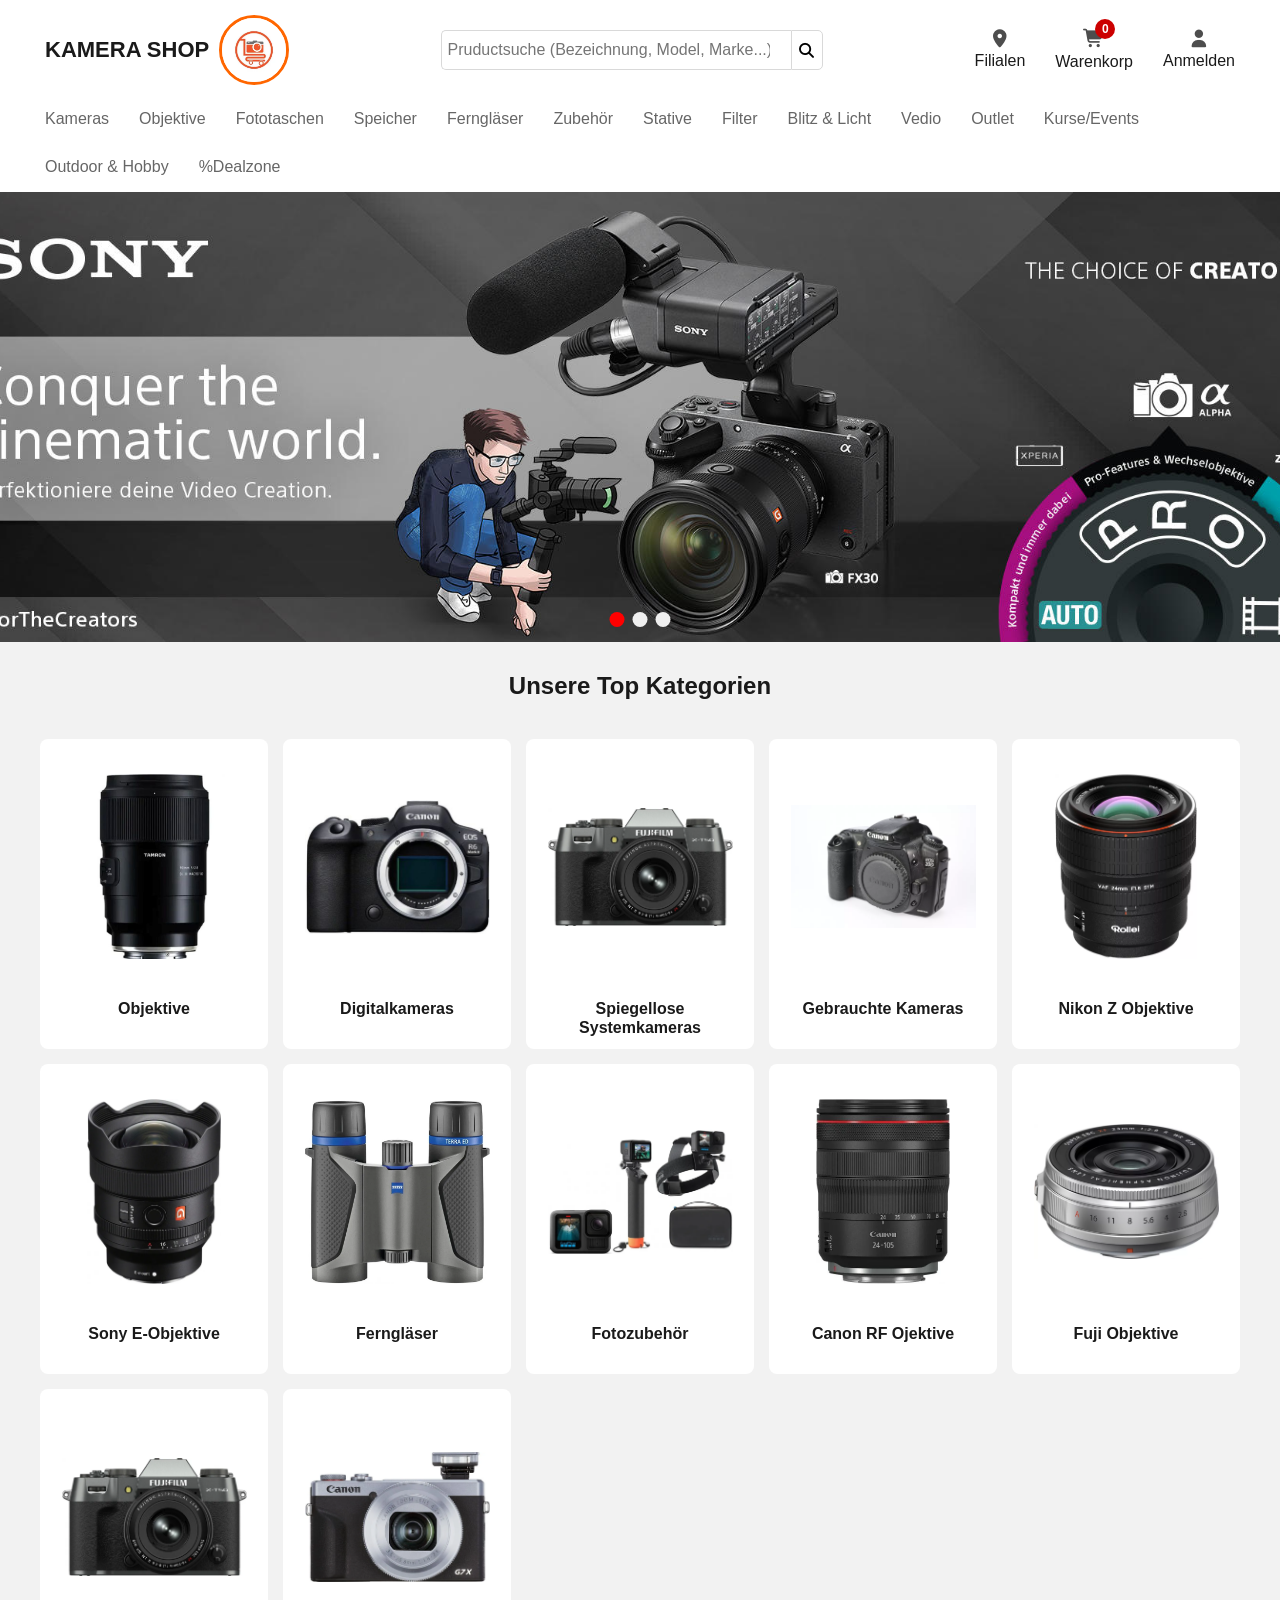
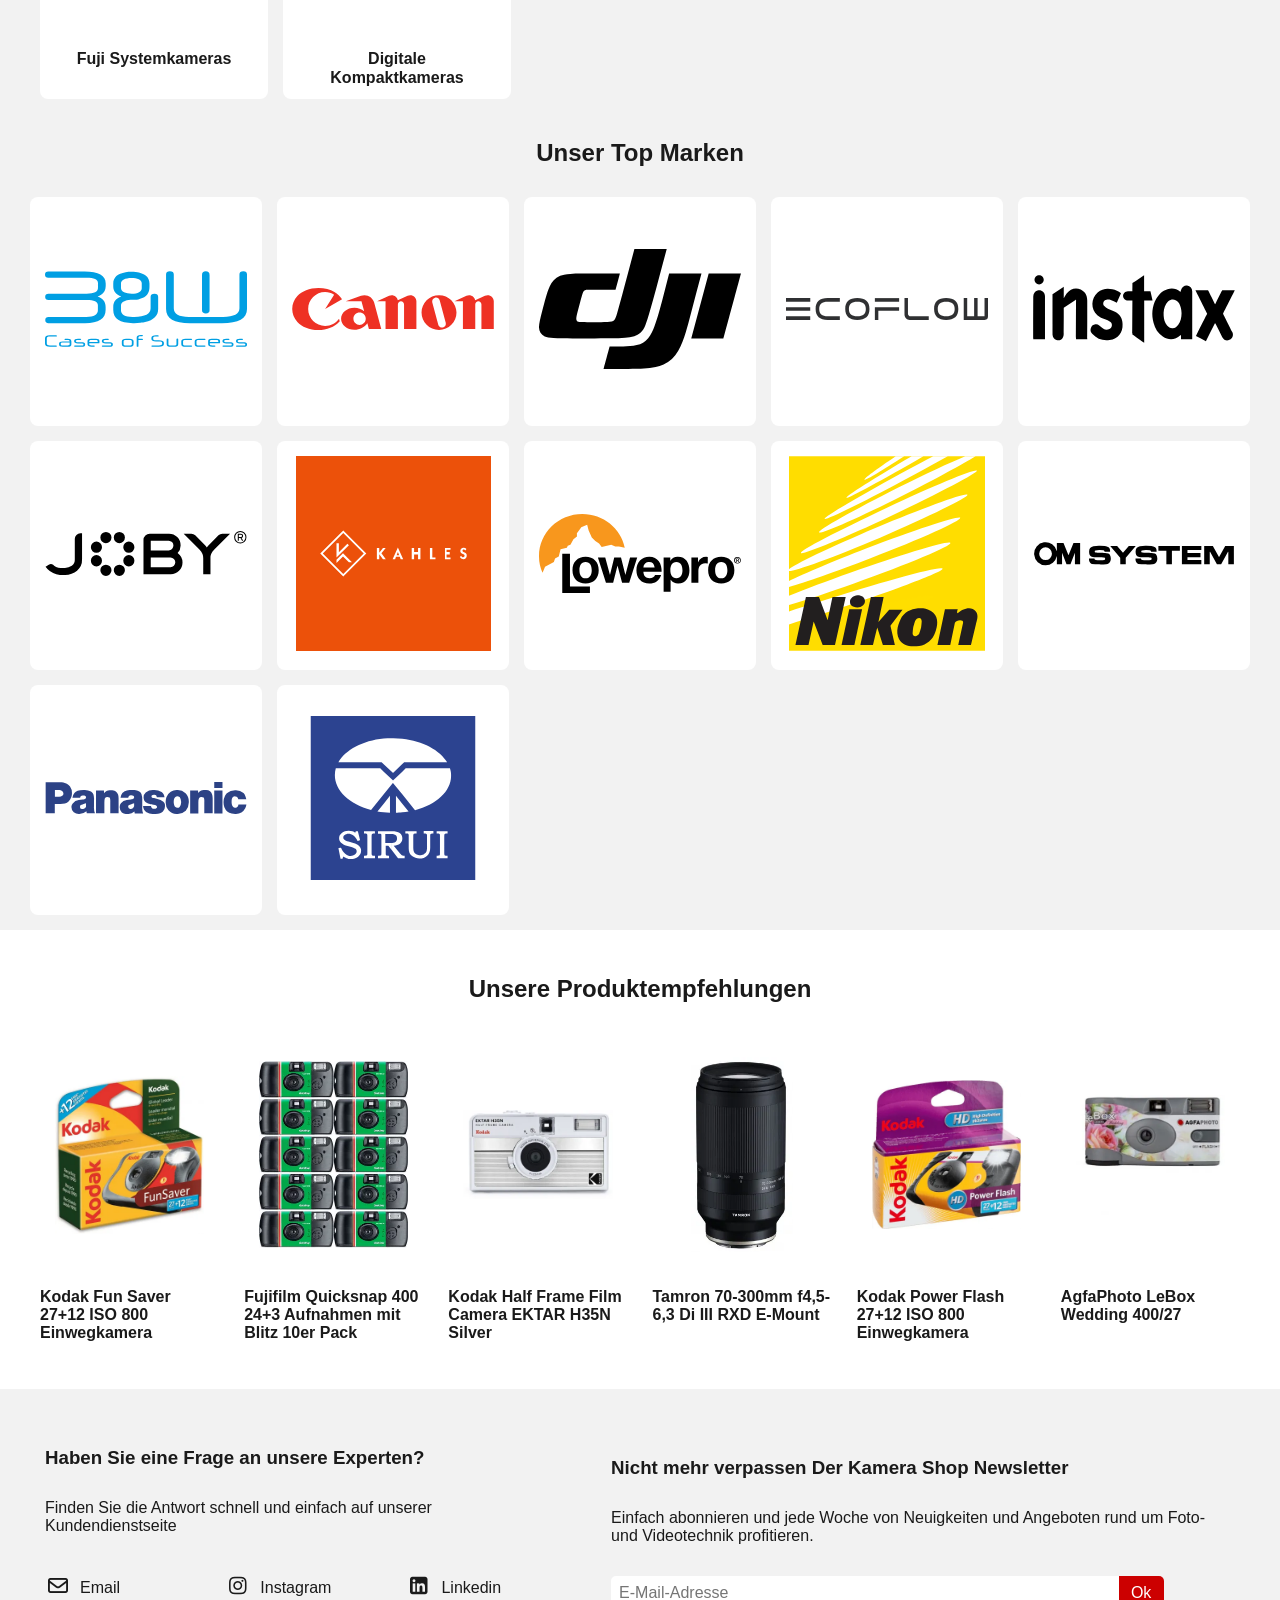
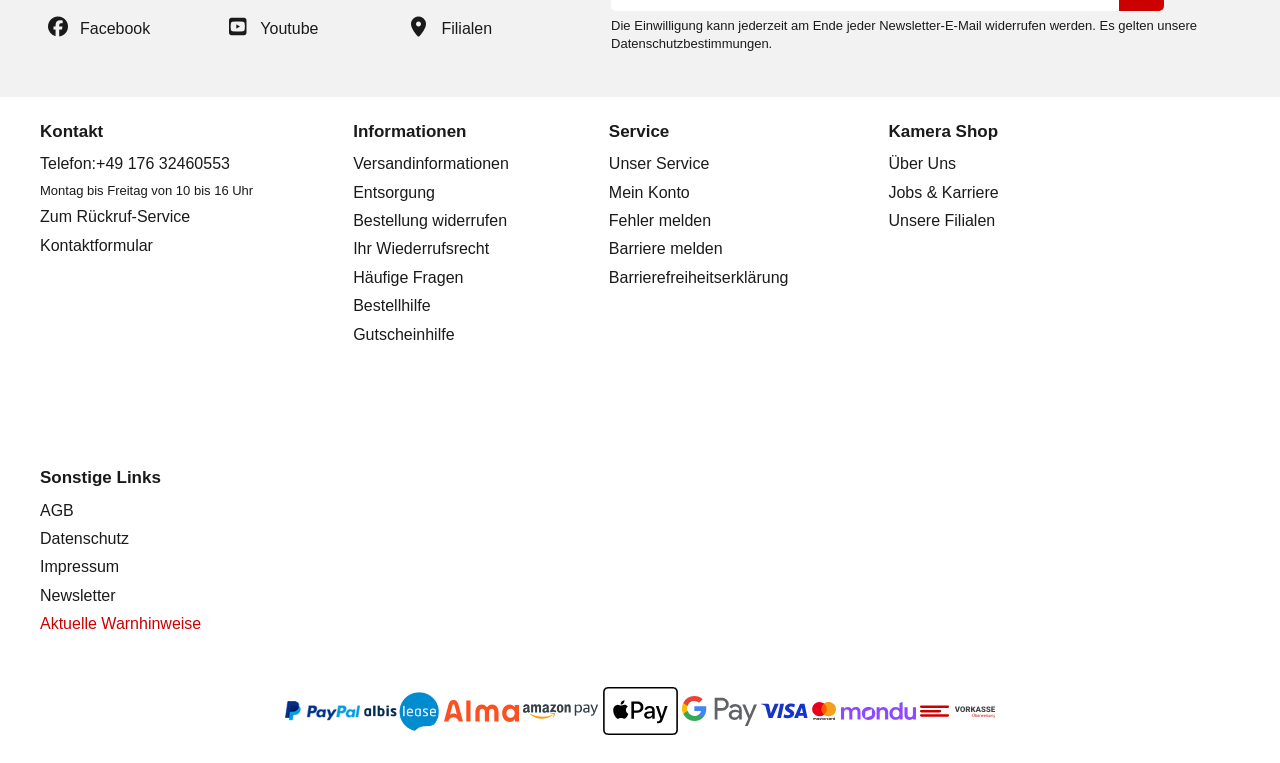
==== commit 271c6926: "Add shopping cart with localStorage presistence" ====
--- a/index.html
+++ b/index.html
@@ -3,7 +3,7 @@
 <head>
     <meta charset="UTF-8">
     <meta name="viewport" content="width=device-width, initial-scale=1.0">
-    <title>E-Commerce</title>
+    <title>Kamera Shop</title>
     <!-- Font Awesome Library -->
     <link rel="stylesheet" href="css/all.min.css">
     <!-- Normalize all Elements Normally -->
@@ -25,9 +25,15 @@
                     <button class="btn-search"><i class="fa-solid fa-magnifying-glass"></i></button>
                 </form>
                 <div class="header-icons">
-                    <a href="#location" class="location"><i class="fa-solid fa-location-dot"></i><span>Filialen</span></a>
-                    <a href="#cart" class="cart"><i class="fa-solid fa-cart-shopping"></i><span>Warenkorp</span></a>
-                    <a href="#user" class="user"><i class="fa-solid fa-user"></i><span>Anmelden</span></a> 
+                    <a href="#location" class="location"><i class="fa-solid fa-location-dot"></i><span class="icon-label">Filialen</span></a>
+                    <a href="shopping-cart.html" class="cart">
+                        <span class="cart-icon-wrap">
+                            <i class="fa-solid fa-cart-shopping"></i>
+                            <span class="cart-badge">0</span>
+                        </span>
+                        <span class="icon-label">Warenkorp</span>
+                    </a>
+                    <a href="#user" class="user"><i class="fa-solid fa-user"></i><span class="icon-label">Anmelden</span></a> 
                     <button class="bars "><i class="fa-solid fa-bars"></i></button> 
                 </div>
             </div>
@@ -66,7 +72,7 @@
                             </ul>
                         </div>
                     </li>
-                    <li><a href="#Objektive">Objektive</a></li>
+                    <li><a href="objektive.html">Objektive</a></li>
                     <li><a href="#Fototaschen">Fototaschen</a></li>
                     <li><a href="#Speicher">Speicher</a></li>
                     <li><a href="#Ferngläser">Ferngläser</a></li>
@@ -111,7 +117,6 @@
                 <button class="dot" data-index="2" aria-label="Bild 2"></button>
             </div>
         </div>
-
     </div>
     <!--End Carousel-->
     <!--Start Main-->
@@ -120,7 +125,7 @@
             <h2 class="section-title">Unsere Top Kategorien</h2>
             <section class="top-categ">
                 <article class="category">
-                    <a href="#">
+                    <a href="objektive.html">
                         <img src="images/top-category/objektive.jpg" alt="Tarmon-Objektive-Marke">
                         <h3>Objektive</h3>
                     </a>
@@ -368,44 +373,44 @@
             </div>
             </section>
         <!-- End Unser Produktempfehlung -->
-        <!-- Start Social-Media & Newsletter -->
-         <section class="social-and-newsletter">
-            <div class="container">
-                <div class="social-content">
-                    <h3>Haben Sie eine Frage an unsere Experten?</h3>
-                    <p>Finden Sie die Antwort schnell und einfach auf unserer Kundendienstseite</p>
-                    <div class="social-links">
-                        <div class="links">
-                            <a href="#"><i class="fa-regular fa-envelope"></i><span>Email</span></a>
-                            <a href="#"><i class="fa-brands fa-facebook"></i><span>Facebook</span></a>
-                        </div>
-                        <div class="links">
-                            <a href="#"><i class="fa-brands fa-instagram"></i><span>Instagram</span></a>
-                            <a href="#"><i class="fa-brands fa-square-youtube"></i><span>Youtube</span></a>
-                        </div>
-                        <div class="links">
-                            <a href="#"><i class="fa-brands fa-square-linkedin"></i><span>Linkedin</span></a>
-                        <a href="#"><i class="fa-solid fa-location-dot"></i><span>Filialen</span></a>
-                        </div>
-                    </div>
-                </div>
-                <div class="newsletter-content">
-                    <h3>Nicht mehr verpassen Der Kamera Shop Newsletter</h3>
-                    <p>Einfach abonnieren und jede Woche von Neuigkeiten und Angeboten rund um Foto- und Videotechnik profitieren.</p>
-                    <div class="social-form-wrapper">
-                        <form action="">
-                            <label for="newsletter-email" class="visually-hidden">Email-Adresse</label>
-                            <input type="email" name="email" id="newsletter-email" placeholder="E-Mail-Adresse">
-                            <button type="button" class="submit-btn">Ok</button>
-                        </form>
-                        <span>Die Einwilligung kann jederzeit am Ende jeder Newsletter-E-Mail widerrufen werden. Es gelten unsere <a href="#">Datenschutzbestimmungen.</a></span>
-                    </div>
-                </div>
-            </div>
-         </section>
-        <!-- End Social-Media & Newsletter -->
     </main>
     <!--End Main-->
+    <!-- Start Social-Media & Newsletter -->
+    <section class="social-and-newsletter">
+        <div class="container">
+            <div class="social-content">
+                <h3>Haben Sie eine Frage an unsere Experten?</h3>
+                <p>Finden Sie die Antwort schnell und einfach auf unserer Kundendienstseite</p>
+                <div class="social-links">
+                    <div class="links">
+                        <a href="#"><i class="fa-regular fa-envelope"></i><span>Email</span></a>
+                        <a href="#"><i class="fa-brands fa-facebook"></i><span>Facebook</span></a>
+                    </div>
+                    <div class="links">
+                        <a href="#"><i class="fa-brands fa-instagram"></i><span>Instagram</span></a>
+                        <a href="#"><i class="fa-brands fa-square-youtube"></i><span>Youtube</span></a>
+                    </div>
+                    <div class="links">
+                        <a href="#"><i class="fa-brands fa-square-linkedin"></i><span>Linkedin</span></a>
+                    <a href="#"><i class="fa-solid fa-location-dot"></i><span>Filialen</span></a>
+                    </div>
+                </div>
+            </div>
+            <div class="newsletter-content">
+                <h3>Nicht mehr verpassen Der Kamera Shop Newsletter</h3>
+                <p>Einfach abonnieren und jede Woche von Neuigkeiten und Angeboten rund um Foto- und Videotechnik profitieren.</p>
+                <div class="social-form-wrapper">
+                    <form action="">
+                        <label for="newsletter-email" class="visually-hidden">Email-Adresse</label>
+                        <input type="email" name="email" id="newsletter-email" placeholder="E-Mail-Adresse">
+                        <button type="button" class="submit-btn">Ok</button>
+                    </form>
+                    <span>Die Einwilligung kann jederzeit am Ende jeder Newsletter-E-Mail widerrufen werden. Es gelten unsere <a href="#">Datenschutzbestimmungen.</a></span>
+                </div>
+            </div>
+        </div>
+    </section>
+    <!-- End Social-Media & Newsletter -->
     <!--Start Footer-->
     <footer class="footer-content">
         <div class="container">
@@ -476,7 +481,8 @@
         </div>
     </footer>
     <!--End Footer-->
-
-    <script src="main.js"></script>
+    <script src="js/product-detail.js"></script>
+    <script src="js/cart.js"></script>
+    <script src="js/main.js"></script>
 </body>
 </html>
--- a/css/style.css
+++ b/css/style.css
@@ -14,15 +14,18 @@
     --body-95: hsl(var(--h-body), var(--s-body), 95%);
     --primary: hsl(var(--h-primary), var(--s-primary), var(--l-primary));
     --primary-50: hsl(var(--h-primary), var(--s-primary), 50%);
+    --primary-80: hsl(var(--h-primary), var(--s-primary), 80%);
+    --primary-90: hsl(var(--h-primary), var(--s-primary), 90%);
+
     --white: hsl(0, 0%, 100%);
     --fs-icon: 15px;
     --fs-label: 16px;
     --fs-title: 22px;
     --shadow-color: hsla(var(--h-body), var(--s-body), 10%, 0.5);
+    --success-bg: hsl(120, 59%, 88%);
     --transition: 0.3s;
 }
 /*End Variables*/
-
 /*Start Global Ruls*/
 * {
     box-sizing: border-box;
@@ -95,7 +98,6 @@
     height: 70px;
 }
 header .logo h1 {
-    /* display: block; */
     font-size: var(--fs-label);
     text-transform: uppercase;
 }
@@ -160,7 +162,28 @@
     gap: 5px;
     cursor: pointer;
 }
-.header-icons span {
+.header-icons .cart .cart-icon-wrap {
+    display: block;
+    position: relative;
+    line-height: 1;
+}
+.header-icons .cart .cart-badge {
+    display: flex;
+    position: absolute;
+    top: -10px;
+    right: -10px;
+    width: 20px;
+    height: 20px;
+    align-items: center;
+    justify-content: center;
+    background-color: var(--primary);
+    color: var(--white);
+    border-radius: 50%;
+    font-size: 12px;
+    font-weight: bold;
+    line-height: 1;
+}
+.header-icons .icon-label {
     display: none;
     font-size: var(--fs-label);
 }
@@ -169,12 +192,12 @@
     background-color: var(--white);
     border: none;
 }
-.header-icons .location:hover span,
-.header-icons .user:hover span,
-.header-icons .cart:hover span,
-.header-icons .location:focus span,
-.header-icons .user:focus span,
-.header-icons .cart:focus span {
+.header-icons .location:hover .icon-label,
+.header-icons .user:hover .icon-label,
+.header-icons .cart:hover .icon-label,
+.header-icons .location:focus .icon-label,
+.header-icons .user:focus .icon-label,
+.header-icons .cart:focus .icon-label {
     text-decoration: underline;
 }
 @media (min-width: 768px) {
@@ -209,7 +232,7 @@
     }
 }
 @media (min-width: 1200px) {
-    .header-icons span {
+    .header-icons .icon-label {
         display: block;
     }
     
@@ -536,23 +559,24 @@
 
 }
 /** End Unsere Produktempfehlung section **/
+/* End Main */
 /** Start Social-Media & Newsletter **/
-.main-content .social-and-newsletter .container {
+.social-and-newsletter .container {
     display: flex;
     flex-direction: row;
     justify-content: space-between;
     gap: 100px;
     margin-bottom: 20px;
 }
-.main-content .social-and-newsletter{
+.social-and-newsletter{
     padding: 15px;
 }
-.main-content .social-and-newsletter .social-content {
+.social-and-newsletter .social-content {
     width: calc(100% / 2);
     height: 100%;
 }
-.main-content .social-and-newsletter .social-content p,
-.main-content .social-and-newsletter .newsletter-content p {
+.social-and-newsletter .social-content p,
+.social-and-newsletter .newsletter-content p {
     margin-top: 30px;
     margin-bottom: 30px;
 }
@@ -624,14 +648,13 @@
     text-decoration: underline;
 }
 @media (max-width: 768px) {
-    .main-content .social-and-newsletter .container {
+    .social-and-newsletter .container {
         flex-wrap: wrap;
         gap: 50px;
     }
     
 }
 /** End Social-Media & Newsletter **/
-/* End Main */
 /* Start Footer */
 .footer-content {
     padding: 10px;
@@ -682,4 +705,535 @@
     width: 75px;
     object-fit: contain;
 }
-/* End Footer */+/* End Footer */
+/*********************************/
+/*********************************/
+
+/* Start Objektive Side url(../objektive.html)*/
+.obj-content .container {
+    background-color: var(--white);
+}
+.obj-content .section-title {
+    text-align: left;
+    margin: 0;
+}
+.obj-content .products {
+    display: grid;
+    grid-template-columns: repeat(auto-fill, minmax(350px, 1fr));
+    gap:5px;
+    text-align: center;
+    padding: 10px;
+}
+.obj-content .product {
+    width: 100%;
+    height: 370px;
+    background-color: var(--white);
+    border: none;
+    border-radius: 8px;
+    padding: 15px;
+    text-align: center;
+    transition: var(--transition) ease;
+}
+.obj-content .product a {
+    display: flex;
+    flex-direction: column;
+    align-items: center;
+    padding: 10px;
+}
+.obj-content .product img {
+    height: 215px;
+    width: 215px;    
+    padding: 15px;
+    margin-bottom: 10px;
+    object-fit: contain;
+}
+.obj-content .product h3 {
+    font-size: var(--fs-label);
+}
+.obj-content .product:hover,
+.obj-content .product:focus {
+    box-shadow: 0px 0px 8px var(--shadow-color);
+}
+.obj-content .product .price-box {
+    width: 100%;
+    height: 30px;
+    display: flex;
+    flex-wrap: wrap;
+    gap: 10px;
+    justify-content: center;
+    align-items: center;
+}
+.obj-content .product .price-box .price {
+    font-size: var(--fs-title);
+    color: var(--primary);
+    font-weight: bold;
+    margin-bottom: 10px;
+    width: 35%;
+}
+.obj-content .product .price-box .span-text {
+    display: flex;
+    justify-content: flex-start;
+    flex-wrap: wrap;
+    width: 30%;
+    font-size: calc(var(--fs-label) - 2px);
+}
+.obj-content .select-container {
+    display: flex;
+    flex-wrap: wrap;
+    justify-content: space-between;
+    width: 100%;
+    height: 100px;
+    align-items: center;
+    padding: 10px;
+}
+.obj-content .select-container select {
+    width: 200px;
+    height: 40px;
+    padding: 6px;
+    border: 1px solid var(--body-85);
+    border-radius: 5px;
+}
+/* End Objektive Side */
+/* Start Product Side */
+.product-content {
+    background-color: var(--white);
+}
+.breadcrumb {
+    display: flex;
+    flex-wrap: wrap;
+    gap: 6px;
+    padding-top: 15px;
+    font-size: 13px;
+    color: var(--body-40);
+}
+.breadcrumb a {
+    color: var(--body-40);
+}
+.breadcrumb a:hover,
+.breadcrumb a:focus {
+    text-decoration: underline;
+}
+.breadcrumb [aria-current="page"] {
+    color: var(--body-10);
+}
+.product-content .product-title {
+    margin-top: 0;
+    margin-bottom: 5px;
+}
+.product-sku {
+    display: block;
+    font-size: 13px;
+    color: var(--body-40);
+    margin-bottom: 10px;
+}
+.product-content .product-header {
+    display: flex;
+    flex-wrap: wrap;
+    width: 100%;
+    gap: 15px;
+    align-items: center;
+}
+.product-content .product-review i,
+.product-content .product-favorite i {
+    color: var(--body-30);
+}
+.product-content .product-favorite {
+    border: 1px solid green;
+    background-color: rgb(208, 243, 208);
+    display: flex;
+    align-items: center;
+    gap: 6px;
+    max-width: 100%;
+    padding: 5px;
+    font-size: var(--fs-label);
+}
+.product-content .product-favorite .favorite-text {
+    min-width: 0;
+}
+.product-content .product-container {
+    display: flex;
+    flex-direction: column;
+}
+.product-content .product-container .product-media,
+.product-content .product-container .product-buybox {
+    flex: 1;
+}
+.product-container .product-media .active-img {
+    width: 100%;
+    height: 260px;
+    object-fit: contain;
+    padding: 10px;
+    margin-bottom: 10px;
+}
+.product-container .product-media .product-images {
+    display: flex;
+    gap: 8px;
+    overflow-x: auto;
+}
+.product-container .product-media .product-images a {
+    display: block;
+    flex-shrink: 0;
+    border: 2px solid transparent;
+    border-radius: 5px;
+    overflow: hidden;
+}
+.product-container .product-media .product-images a.active,
+.product-container .product-media .product-images a:hover,
+.product-container .product-media .product-images a:focus {
+    border-color: var(--primary);
+}
+.product-container .product-media .product-images img {
+    width: 100px;
+    height: 80px;
+    object-fit: contain;
+    display: block;
+}
+.product-container .product-description {
+    padding: 15px;
+}
+.product-container .product-description h3 {
+    font-size: var(--fs-title);
+    margin-bottom: 10px;
+}
+.product-container .product-description ul {
+    display: flex;
+    flex-direction: column;
+    gap: 10px;
+    list-style: disc;
+    margin-left: 18px;
+    margin-bottom: 10px;
+}
+.product-container .product-description a {
+    font-size: 13px;
+    text-decoration: underline;
+    color: var(--primary);
+}
+.product-buybox {
+    display: flex;
+    flex-direction: column;
+    gap: 20px;
+    width: 100%;
+}
+.product-buybox .sale-box {
+    display: flex;
+    flex-direction: column;
+    width: 100%;
+    gap: 20px;
+    background-color: var(--body-95);
+    padding: 15px;
+    justify-content: center;
+    border-radius: 5px;
+}
+.product-buybox .sale-box .base-price,
+.product-buybox .sale-box .discount-amount,
+.product-buybox .sale-box .end-price-box {
+    display: flex;
+    justify-content: space-between;
+    align-items: center;
+}
+.product-buybox .sale-box .end-price-box  {
+    height: 40px;
+    margin-top: 15px;
+    border-top: 2px solid var(--body-85);
+}
+.product-buybox .sale-box .end-price-box .price {
+    color: var(--primary);
+    font-weight: bold;
+    font-size: var(--fs-title);
+}
+.product-buybox .sale-box .end-price-box .text {
+    font-weight: bold;
+}
+.stock-status {
+    display: flex;
+    align-items: center;
+    gap: 6px;
+    font-size: 14px;
+    font-weight: 600;
+}
+.stock-status.in-stock,
+.stock-status.in-stock i {
+    color: green;
+}
+.product-buybox .delivery-box {
+    display: flex;
+    flex-direction: column;
+    gap: 10px;
+    background-color: var(--body-95);
+    padding: 15px;
+    width: 100%;
+    border-radius: 5px;
+}
+.product-buybox .delivery-box i {
+    margin-right: 10px;
+    font-size: calc(var(--fs-icon) + 2px);
+}
+.product-buybox .cart-action {
+    display: flex;
+    gap: 10px;
+    width: 100%;
+}
+.product-buybox .cart-action input[type="number"] {
+    width: 70px;
+    height: 60px;
+    text-align: center;
+    border: 1px solid var(--body-85);
+    border-radius: 5px;
+    font-size: var(--fs-title);
+}
+.product-buybox .add-to-cart {
+    flex: 1;
+    height: 60px;
+    color: var(--white);
+    background-color: var(--primary);
+    text-align: left;
+    border: none;
+    font-size: var(--fs-title);
+    font-weight: bold;
+    border-radius: 5px;
+}
+.product-buybox .add-to-cart i {
+    margin-right: 10px;
+    margin-left: 10px;
+}
+.product-buybox .add-to-cart:hover {
+    color: var(--primary-90);
+    cursor: pointer;
+}
+@media (min-width: 990px) {
+    .product-content .product-header {
+        width: calc(100% / 2);
+        flex-wrap: nowrap;
+        height: 30px;
+        gap: 30px;
+    }
+    .product-content .product-container {
+        flex-direction: row;
+    }
+    .product-container .product-media .active-img {
+        height: 370px;
+    }
+    .product-container .product-media .product-images img {
+        width: 140px;
+        height: 100px;
+    }
+}
+/* End Product Side */
+/* Start Cart */
+.cart-content {
+    background-color: var(--white);
+    padding: 15px;
+}
+.cart-content .container {
+    display: flex;
+    flex-direction: column;
+    gap: 15px;
+}
+.cart-content .premium-box {
+    background-color: var(--body-95);
+    padding: 15px;
+    border: 1px solid var(--body-85);
+    border-radius: 5px;
+}
+.cart-content .premium-box .prm-head-text {
+    font-weight: bold;
+}
+.cart-content .premium-box .prm-p span{
+    font-weight: bold;
+}
+.cart-content .premium-box .prm-war-kor-btn,
+.cart-content .premium-box .prm-remove-btn {
+    padding: 10px;
+    border: 1px solid var(--primary);
+    border-radius: 5px;
+    background-color: var(--white);
+    color: var(--primary);
+    cursor: pointer;
+}
+.cart-content .premium-box .prm-remove-btn {
+    display: none;
+}
+.cart-content h1 {
+    font-size: var(--fs-title);
+}
+.cart-content .cart-container {
+    display: flex;
+    flex-direction: column;
+}
+.cart-content .cart-item {
+    display: flex;
+    flex-wrap: wrap;
+    align-items: center;
+    border-bottom: 1px solid var(--body-85);
+}
+.cart-content .product-box,
+.cart-content .product-price-box {
+    display: flex;
+    flex-wrap: nowrap;
+    align-items: center;
+    flex-basis: 100%;
+    gap: 10px;
+    padding: 10px 0;
+}
+.cart-content .product-box {
+    min-width: 0;
+}
+.cart-content .product-price-box {
+    justify-content: space-between;
+}
+.cart-content .product-box img {
+    width: 60px;
+    height: 60px;
+    object-fit: contain;
+    flex-shrink: 0;
+}
+.cart-content .product-info {
+    flex: 1;
+    min-width: 0;
+    display: flex;
+    flex-direction: column;
+    align-items: flex-start;
+    gap: 5px;
+}
+.cart-content .product-title {
+    margin: 0;
+    font-size: var(--fs-label);
+}
+.cart-content .product-des {
+    width: 100%;
+    margin: 0;
+    font-size: calc(var(--fs-label) - 3px);
+    color: var(--body-40);
+    white-space: nowrap;
+    overflow: hidden;
+    text-overflow: ellipsis;
+}
+.cart-content .des-toggle-input:checked ~ .product-des {
+    white-space: normal;
+}
+.cart-content .des-toggle {
+    color: var(--primary);
+    font-size: calc(var(--fs-label) - 3px);
+    text-decoration: underline;
+    cursor: pointer;
+}
+.cart-content .des-toggle-less,
+.cart-content .des-toggle-input:checked ~ .des-toggle .des-toggle-more {
+    display: none;
+}
+.cart-content .des-toggle-input:checked ~ .des-toggle .des-toggle-less {
+    display: inline;
+}
+.cart-content .des-toggle-input:focus-visible ~ .des-toggle {
+    outline: 2px solid var(--primary);
+    outline-offset: 2px;
+}
+.cart-content .dealDiscount {
+    background-color: var(--success-bg);
+    padding: 5px 10px;
+    font-size: calc(var(--fs-label) - 3px);
+    border-radius: 5px;
+    white-space: nowrap;
+}
+.cart-content .piece-price {
+    flex: 0 0 auto;
+    font-size: calc(var(--fs-label) - 3px);
+    white-space: nowrap;
+}
+.cart-content .product-price-box .cart-action {
+    display: flex;
+    flex: 0 0 auto;
+}
+.cart-content .product-price-box .cart-action input[type="number"] {
+    width: 55px;
+    height: 36px;
+    text-align: center;
+    font-size: calc(var(--fs-label) - 2px);
+    color: var(--primary);
+    border: 1px solid var(--primary);
+    border-radius: 5px;
+    outline: none;
+}
+.cart-content .article-price {
+    font-weight: bold;
+    font-size: var(--fs-label);
+    white-space: nowrap;
+}
+.cart-content .from-cart-dlt-btn {
+    width: 36px;
+    height: 36px;
+    flex-shrink: 0;
+    border-radius: 50%;
+    border: none;
+    background-color: var(--body-85);
+    cursor: pointer;
+}
+.cart-content .subtotal-and-delivery-box {
+    display: flex;
+    flex-direction: column;
+    gap: 15px;
+    align-items: center;
+}
+.cart-content .subtotal-box,
+.cart-content .delivery-box {
+    display: flex;
+    justify-content: space-between;
+    width: 210px;
+}
+.cart-content .kasse-btn {
+    width: 210px;
+    padding: 10px;
+    color: var(--white);
+    background-color: var(--primary);
+    border: none;
+    border-radius: 5px;
+    cursor: pointer;
+}
+@media (min-width: 768px) {
+    .cart-content .product-box,
+    .cart-content .product-price-box {
+        gap: 15px;
+        padding: 20px 0;
+    }
+    .cart-content .product-box img {
+        width: 140px;
+        height: 90px;
+    }
+    .cart-content .piece-price,
+    .cart-content .product-des,
+    .cart-content .des-toggle,
+    .cart-content .dealDiscount {
+        font-size: calc(var(--fs-label) - 2px);
+    }
+    .cart-content .product-price-box .cart-action input[type="number"] {
+        width: 70px;
+        height: 40px;
+        font-size: var(--fs-label);
+    }
+    .cart-content .article-price {
+        width: 100px;
+        text-align: right;
+        font-size: var(--fs-title);
+    }
+    .cart-content .from-cart-dlt-btn {
+        width: 40px;
+        height: 40px;
+    }
+}
+@media (min-width: 990px) {
+    .cart-content .cart-item {
+        flex-wrap: nowrap;
+        gap: 15px;
+    }
+    .cart-content .product-box {
+        flex: 1;
+    }
+    .cart-content .product-price-box {
+        flex: 0 0 auto;
+    }
+    .cart-content .product-box img {
+        width: 200px;
+        height: 120px;
+    }
+}
+/* End Cart */
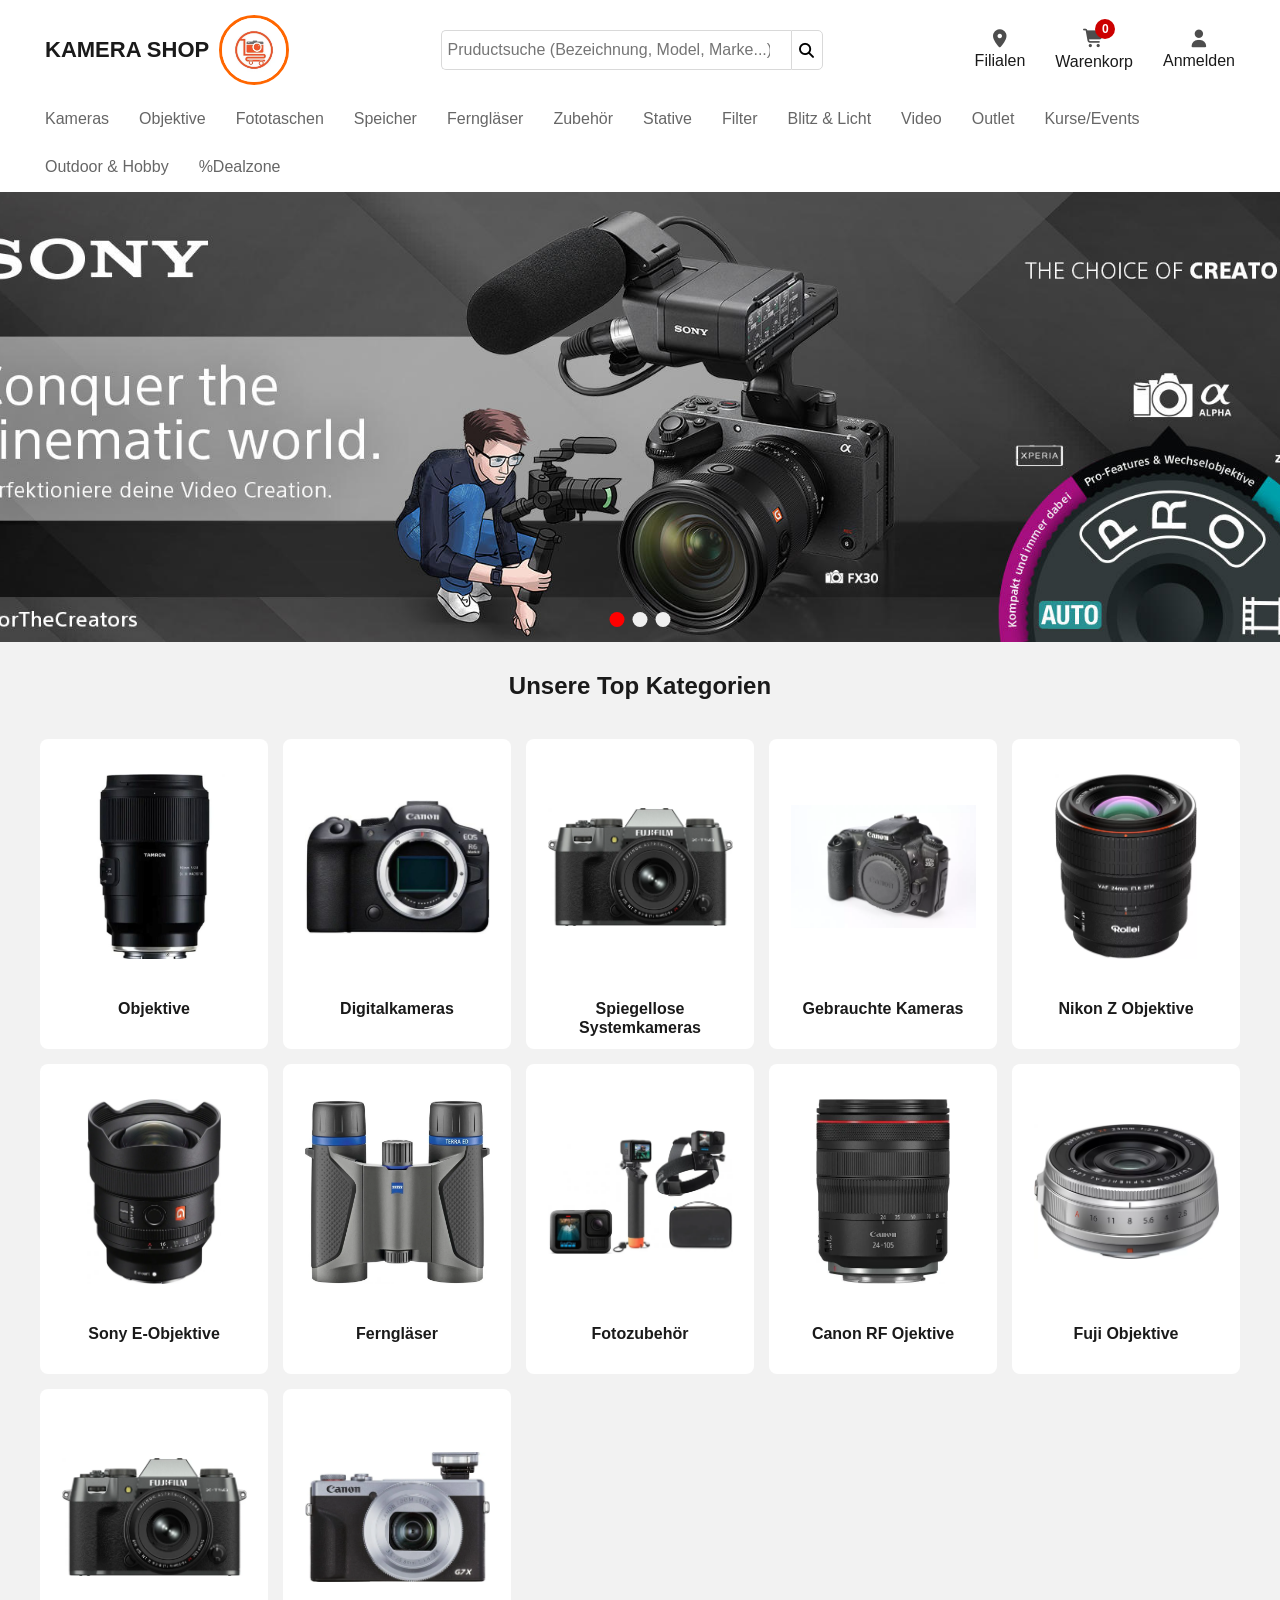
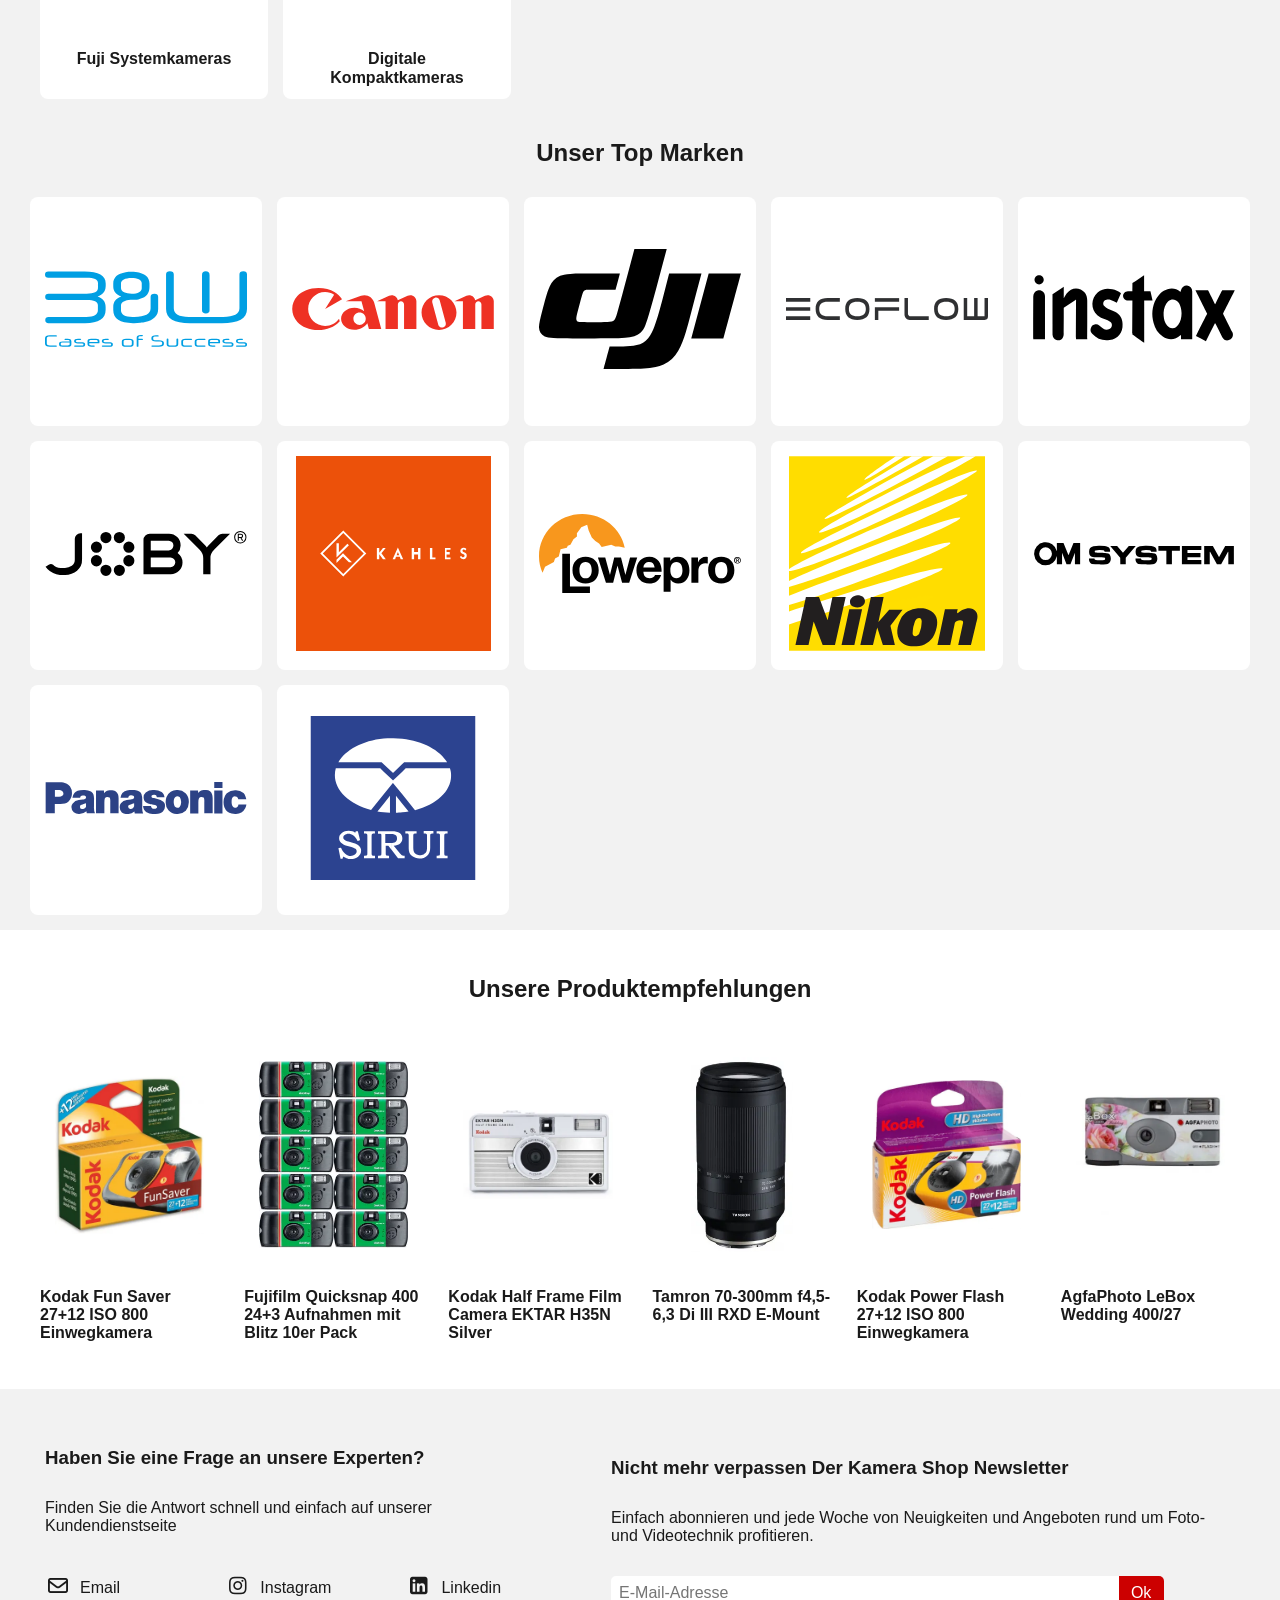
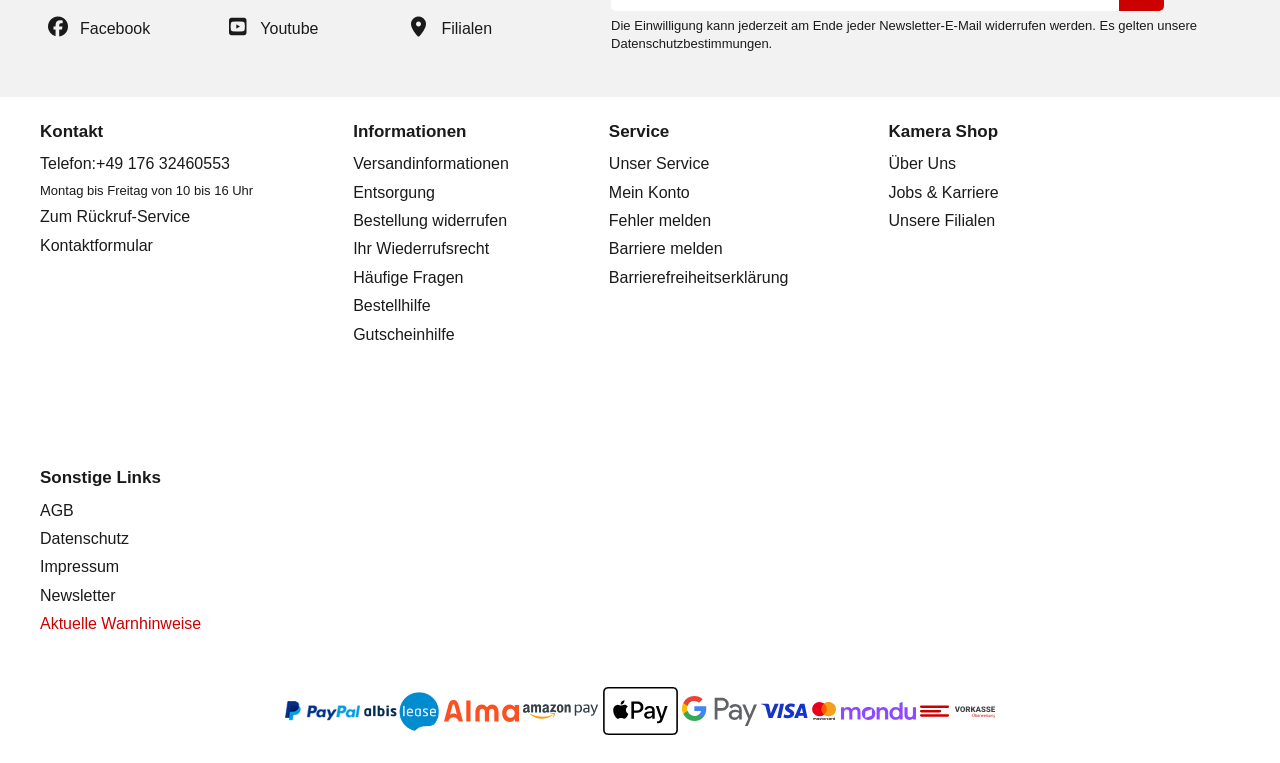
==== commit b2889119: "Add mega-menu sub-links for all nav categories" ====
--- a/index.html
+++ b/index.html
@@ -33,58 +33,368 @@
                         </span>
                         <span class="icon-label">Warenkorp</span>
                     </a>
-                    <a href="#user" class="user"><i class="fa-solid fa-user"></i><span class="icon-label">Anmelden</span></a> 
+                    <a href="login.html" class="user"><i class="fa-solid fa-user"></i><span class="icon-label">Anmelden</span></a> 
                     <button class="bars "><i class="fa-solid fa-bars"></i></button> 
                 </div>
             </div>
             <!-- Start Navbar -->  
-            <nav class="links"> 
+            <nav class="links">
                 <ul>
                     <li class="kameras">
                         <a href="#Kameras">Kameras</a>
                         <div class="sub-links">
                             <ul>
                                 <li><a href="#Kameras">Kameras</a></li>
-                                <li><a href="#Systemkameras">Systemkameras</a></li>            
-                                <li><a href="#Kompaktkameras">Kompaktkameras</a></li>            
-                                <li><a href="#SLR-Kameras">SLR-Kameras</a></li>            
-                                <li><a href="#Kameras">360 Grad & Panorama</a></li>            
-                            </ul>
-                            <ul>
-                                <li><a href="#Weitera-Kamera-Typen">Weitere Kamera-Typen</a></li>            
-                                <li><a href="#Actionkameras">Actionkameras</a></li>            
-                                <li><a href="#Vlogger-Kameras">Vlogger-Kameras</a></li>            
-                                <li><a href="#Unterwasser-Kameras">Unterwasser-Kameras</a></li>            
-                                <li><a href="#Wildkameras">Wildkameras</a></li>            
-                            </ul>
-                            <ul>
-                                <li><a href="#Kamerazubehör">Kamerazubehör</a></li>            
-                                <li><a href="#Actionkameras">Actionkameras</a></li>            
-                                <li><a href="#Vlogger-Kameras">Vlogger-Kameras</a></li>            
-                                <li><a href="#Unterwasser-Kameras">Unterwasser-Kameras</a></li>            
-                                <li><a href="#Wildkameras">Wildkameras</a></li>            
-                            </ul>
-                            <ul>
-                                <li><a href="#Unsere-Serviceleistungen">Unsere Serviceleistungen</a></li>            
-                                <li><a href="#Schritt-für-Schritt-zur-Wunschamera">Schritt für Schritt zur Wunschamera</a></li>            
-                                <li><a href="#Sensorreinigung">Sensorreinigung</a></li>            
-                                <li><a href="#Events-&-Workshops">Events & Workshops</a></li>                        
-                            </ul>
-                        </div>
-                    </li>
-                    <li><a href="objektive.html">Objektive</a></li>
-                    <li><a href="#Fototaschen">Fototaschen</a></li>
-                    <li><a href="#Speicher">Speicher</a></li>
-                    <li><a href="#Ferngläser">Ferngläser</a></li>
-                    <li><a href="#Zubehör">Zubehör</a></li>
-                    <li><a href="#Stative">Stative</a></li>
-                    <li><a href="#Filter">Filter</a></li>
-                    <li><a href="#Blitz-&-Licht">Blitz & Licht</a></li>
-                    <li><a href="#Blitz-&-Licht">Vedio</a></li>
-                    <li><a href="#Blitz-&-Licht">Outlet</a></li>
-                    <li><a href="#Blitz-&-Licht">Kurse/Events</a></li>
-                    <li><a href="#Outdoor-&-Hobby">Outdoor & Hobby</a></li>
-                    <li><a href="#Dealzone" class="only-red">%Dealzone</a></li>
+                                <li><a href="#Systemkameras">Systemkameras</a></li>
+                                <li><a href="#Kompaktkameras">Kompaktkameras</a></li>
+                                <li><a href="#SLR-Kameras">SLR-Kameras</a></li>
+                                <li><a href="#Kameras">360 Grad & Panorama</a></li>
+                            </ul>
+                            <ul>
+                                <li><a href="#Weitera-Kamera-Typen">Weitere Kamera-Typen</a></li>
+                                <li><a href="#Actionkameras">Actionkameras</a></li>
+                                <li><a href="#Vlogger-Kameras">Vlogger-Kameras</a></li>
+                                <li><a href="#Unterwasser-Kameras">Unterwasser-Kameras</a></li>
+                                <li><a href="#Wildkameras">Wildkameras</a></li>
+                            </ul>
+                            <ul>
+                                <li><a href="#Kamerazubehör">Kamerazubehör</a></li>
+                                <li><a href="#Actionkameras">Actionkameras</a></li>
+                                <li><a href="#Vlogger-Kameras">Vlogger-Kameras</a></li>
+                                <li><a href="#Unterwasser-Kameras">Unterwasser-Kameras</a></li>
+                                <li><a href="#Wildkameras">Wildkameras</a></li>
+                            </ul>
+                            <ul>
+                                <li><a href="#Unsere-Serviceleistungen">Unsere Serviceleistungen</a></li>
+                                <li><a href="#Schritt-für-Schritt-zur-Wunschamera">Schritt für Schritt zur Wunschamera</a></li>
+                                <li><a href="#Sensorreinigung">Sensorreinigung</a></li>
+                                <li><a href="#Events-&-Workshops">Events & Workshops</a></li>
+                            </ul>
+                        </div>
+                    </li>
+                    <li class="objektive">
+                        <a href="objektive.html">Objektive</a>
+                        <div class="sub-links">
+                            <ul>
+                                <li><a href="objektive.html?mount=sony-e">Sony E-Mount</a></li>
+                                <li><a href="objektive.html?mount=canon-rf">Canon RF</a></li>
+                                <li><a href="objektive.html?mount=nikon-z">Nikon Z</a></li>
+                                <li><a href="objektive.html?mount=fuji-x">Fujifilm X</a></li>
+                                <li><a href="objektive.html?mount=mft">Micro Four Thirds</a></li>
+                            </ul>
+                            <ul>
+                                <li><a href="#Weitwinkelobjektive">Weitwinkelobjektive</a></li>
+                                <li><a href="#Standardzoom-Objektive">Standardzoom-Objektive</a></li>
+                                <li><a href="#Telezoom-Objektive">Telezoom-Objektive</a></li>
+                                <li><a href="#Festbrennweiten">Festbrennweiten</a></li>
+                                <li><a href="#Makroobjektive">Makroobjektive</a></li>
+                            </ul>
+                            <ul>
+                                <li><a href="#Sony-Objektive">Sony</a></li>
+                                <li><a href="#Canon-Objektive">Canon</a></li>
+                                <li><a href="#Sigma-Objektive">Sigma</a></li>
+                                <li><a href="#Tamron-Objektive">Tamron</a></li>
+                                <li><a href="#Viltrox-Objektive">Viltrox</a></li>
+                            </ul>
+                            <ul>
+                                <li><a href="#Objektivberatung">Objektivberatung</a></li>
+                                <li><a href="#Kompatibilitaetscheck">Kompatibilitätscheck</a></li>
+                                <li><a href="#Gebrauchte-Objektive">Gebrauchte Objektive</a></li>
+                                <li><a href="#Objektivpflege">Objektivpflege</a></li>
+                            </ul>
+                        </div>
+                    </li>
+                    <li class="fototaschen">
+                        <a href="#Fototaschen">Fototaschen</a>
+                        <div class="sub-links">
+                            <ul>
+                                <li><a href="#Schultertaschen">Schultertaschen</a></li>
+                                <li><a href="#Kamerarucksaecke">Kamerarucksäcke</a></li>
+                                <li><a href="#Huefttaschen">Hüfttaschen</a></li>
+                                <li><a href="#Rollkoffer">Rollkoffer</a></li>
+                                <li><a href="#Umhaengetaschen">Umhängetaschen</a></li>
+                            </ul>
+                            <ul>
+                                <li><a href="#Taschen-Systemkameras">Für Systemkameras</a></li>
+                                <li><a href="#Taschen-DSLR">Für DSLRs</a></li>
+                                <li><a href="#Taschen-Drohnen">Für Drohnen</a></li>
+                                <li><a href="#Taschen-Zubehoer">Für Zubehör</a></li>
+                            </ul>
+                            <ul>
+                                <li><a href="#Lowepro">Lowepro</a></li>
+                                <li><a href="#Peak-Design">Peak Design</a></li>
+                                <li><a href="#Manfrotto-Taschen">Manfrotto</a></li>
+                                <li><a href="#Think-Tank">Think Tank</a></li>
+                            </ul>
+                            <ul>
+                                <li><a href="#Taschenberatung">Taschenberatung</a></li>
+                                <li><a href="#Regenschutz">Regenschutz & Zubehör</a></li>
+                            </ul>
+                        </div>
+                    </li>
+                    <li class="speicher">
+                        <a href="#Speicher">Speicher</a>
+                        <div class="sub-links">
+                            <ul>
+                                <li><a href="#SD-Karten">SD-Karten</a></li>
+                                <li><a href="#MicroSD-Karten">MicroSD-Karten</a></li>
+                                <li><a href="#CFexpress-Karten">CFexpress-Karten</a></li>
+                                <li><a href="#CompactFlash">CompactFlash</a></li>
+                            </ul>
+                            <ul>
+                                <li><a href="#Speicher-bis-128GB">bis 128 GB</a></li>
+                                <li><a href="#Speicher-256-512GB">256 GB – 512 GB</a></li>
+                                <li><a href="#Speicher-1TB">1 TB und mehr</a></li>
+                            </ul>
+                            <ul>
+                                <li><a href="#SanDisk">SanDisk</a></li>
+                                <li><a href="#Sony-Speicher">Sony</a></li>
+                                <li><a href="#Lexar">Lexar</a></li>
+                                <li><a href="#Kingston">Kingston</a></li>
+                            </ul>
+                            <ul>
+                                <li><a href="#Kartenlesegeraete">Kartenlesegeräte</a></li>
+                                <li><a href="#Speicherkarten-Etuis">Speicherkarten-Etuis</a></li>
+                            </ul>
+                        </div>
+                    </li>
+                    <li class="fernglaeser">
+                        <a href="#Ferngläser">Ferngläser</a>
+                        <div class="sub-links">
+                            <ul>
+                                <li><a href="#Vogelbeobachtung">Vogelbeobachtung</a></li>
+                                <li><a href="#Jagd">Jagd</a></li>
+                                <li><a href="#Wandern">Wandern</a></li>
+                                <li><a href="#Konzerte-Theater">Konzerte & Theater</a></li>
+                            </ul>
+                            <ul>
+                                <li><a href="#Fernglas-8x42">8x42</a></li>
+                                <li><a href="#Fernglas-10x42">10x42</a></li>
+                                <li><a href="#Fernglas-10x50">10x50</a></li>
+                                <li><a href="#Kompaktfernglaeser">Kompaktferngläser</a></li>
+                            </ul>
+                            <ul>
+                                <li><a href="#Zeiss">Zeiss</a></li>
+                                <li><a href="#Swarovski">Swarovski</a></li>
+                                <li><a href="#Leica">Leica</a></li>
+                                <li><a href="#Nikon-Fernglaeser">Nikon</a></li>
+                            </ul>
+                            <ul>
+                                <li><a href="#Fernglas-Trageriemen">Trageriemen</a></li>
+                                <li><a href="#Fernglas-Adapter">Adapter</a></li>
+                            </ul>
+                        </div>
+                    </li>
+                    <li class="zubehoer">
+                        <a href="#Zubehör">Zubehör</a>
+                        <div class="sub-links">
+                            <ul>
+                                <li><a href="#Akkus-Ladegeraete">Akkus & Ladegeräte</a></li>
+                                <li><a href="#Blitzgeraete-Zubehoer">Blitzgeräte</a></li>
+                                <li><a href="#Fernausloeser">Fernauslöser</a></li>
+                            </ul>
+                            <ul>
+                                <li><a href="#Kamerariemen">Kamerariemen</a></li>
+                                <li><a href="#Objektivdeckel">Objektivdeckel</a></li>
+                                <li><a href="#Gehaeuseschutz">Gehäuseschutz</a></li>
+                            </ul>
+                            <ul>
+                                <li><a href="#Reinigungszubehoer">Reinigungszubehör</a></li>
+                                <li><a href="#Handschlaufen">Kamera-Handschlaufen</a></li>
+                            </ul>
+                            <ul>
+                                <li><a href="#Zubehoer-Beratung">Beratung & Service</a></li>
+                            </ul>
+                        </div>
+                    </li>
+                    <li class="stative">
+                        <a href="#Stative">Stative</a>
+                        <div class="sub-links">
+                            <ul>
+                                <li><a href="#Fotostative">Fotostative</a></li>
+                                <li><a href="#Videostative">Videostative</a></li>
+                                <li><a href="#Reisestative">Reisestative</a></li>
+                                <li><a href="#Einbeinstative">Einbeinstative</a></li>
+                            </ul>
+                            <ul>
+                                <li><a href="#Carbon-Stative">Carbon-Stative</a></li>
+                                <li><a href="#Aluminium-Stative">Aluminium-Stative</a></li>
+                            </ul>
+                            <ul>
+                                <li><a href="#Manfrotto-Stative">Manfrotto</a></li>
+                                <li><a href="#Gitzo">Gitzo</a></li>
+                                <li><a href="#Peak-Design-Stative">Peak Design</a></li>
+                                <li><a href="#Benro">Benro</a></li>
+                            </ul>
+                            <ul>
+                                <li><a href="#Stativkoepfe">Stativköpfe</a></li>
+                                <li><a href="#Schnellwechselplatten">Schnellwechselplatten</a></li>
+                            </ul>
+                        </div>
+                    </li>
+                    <li class="filter">
+                        <a href="#Filter">Filter</a>
+                        <div class="sub-links">
+                            <ul>
+                                <li><a href="#UV-Filter">UV-Filter</a></li>
+                                <li><a href="#Polfilter">Polfilter</a></li>
+                                <li><a href="#ND-Filter">ND-Filter</a></li>
+                                <li><a href="#Graufilter">Graufilter</a></li>
+                            </ul>
+                            <ul>
+                                <li><a href="#Filter-49-62mm">49 mm – 62 mm</a></li>
+                                <li><a href="#Filter-67-77mm">67 mm – 77 mm</a></li>
+                                <li><a href="#Filter-82mm">82 mm und größer</a></li>
+                            </ul>
+                            <ul>
+                                <li><a href="#Hoya">Hoya</a></li>
+                                <li><a href="#B-W">B+W</a></li>
+                                <li><a href="#NiSi">NiSi</a></li>
+                                <li><a href="#Haida">Haida</a></li>
+                            </ul>
+                            <ul>
+                                <li><a href="#Filterhalter">Filterhalter</a></li>
+                                <li><a href="#Filteretuis">Filteretuis</a></li>
+                            </ul>
+                        </div>
+                    </li>
+                    <li class="blitz-licht">
+                        <a href="#Blitz-&-Licht">Blitz & Licht</a>
+                        <div class="sub-links">
+                            <ul>
+                                <li><a href="#Blitzgeraete">Blitzgeräte</a></li>
+                                <li><a href="#Dauerlicht">Dauerlicht</a></li>
+                                <li><a href="#Ringlicht">Ringlicht</a></li>
+                                <li><a href="#Studioblitzanlagen">Studioblitzanlagen</a></li>
+                            </ul>
+                            <ul>
+                                <li><a href="#Softboxen">Softboxen</a></li>
+                                <li><a href="#Lichtschirme">Lichtschirme</a></li>
+                                <li><a href="#Blitzausloeser">Blitzauslöser</a></li>
+                            </ul>
+                            <ul>
+                                <li><a href="#Godox">Godox</a></li>
+                                <li><a href="#Profoto">Profoto</a></li>
+                                <li><a href="#Neewer">Neewer</a></li>
+                            </ul>
+                            <ul>
+                                <li><a href="#Lichtsetup-Beratung">Lichtsetup-Beratung</a></li>
+                                <li><a href="#Studioausstattung">Studioausstattung</a></li>
+                            </ul>
+                        </div>
+                    </li>
+                    <li class="video">
+                        <a href="#Video">Video</a>
+                        <div class="sub-links">
+                            <ul>
+                                <li><a href="#Camcorder">Camcorder</a></li>
+                                <li><a href="#Videokameras">Videokameras</a></li>
+                                <li><a href="#Gimbals">Gimbals</a></li>
+                                <li><a href="#Videomikrofone">Videomikrofone</a></li>
+                            </ul>
+                            <ul>
+                                <li><a href="#Videoleuchten">Videoleuchten</a></li>
+                                <li><a href="#Teleprompter">Teleprompter</a></li>
+                                <li><a href="#Videorigs">Videorigs</a></li>
+                            </ul>
+                            <ul>
+                                <li><a href="#Sony-Video">Sony</a></li>
+                                <li><a href="#Panasonic">Panasonic</a></li>
+                                <li><a href="#DJI-Video">DJI</a></li>
+                                <li><a href="#Zhiyun">Zhiyun</a></li>
+                            </ul>
+                            <ul>
+                                <li><a href="#Video-Beratung">Video-Beratung</a></li>
+                                <li><a href="#Schnittzubehoer">Schnittzubehör</a></li>
+                            </ul>
+                        </div>
+                    </li>
+                    <li class="outlet">
+                        <a href="#Outlet">Outlet</a>
+                        <div class="sub-links">
+                            <ul>
+                                <li><a href="#B-Ware-Kameras">B-Ware Kameras</a></li>
+                                <li><a href="#B-Ware-Objektive">B-Ware Objektive</a></li>
+                                <li><a href="#Vorfuehrmodelle">Vorführmodelle</a></li>
+                            </ul>
+                            <ul>
+                                <li><a href="#Restposten">Restposten</a></li>
+                                <li><a href="#Auslaufmodelle">Auslaufmodelle</a></li>
+                            </ul>
+                            <ul>
+                                <li><a href="#Gebrauchte-Kameras">Gebrauchte Kameras</a></li>
+                                <li><a href="#Gebrauchte-Objektive-Outlet">Gebrauchte Objektive</a></li>
+                            </ul>
+                            <ul>
+                                <li><a href="#Garantie-Rueckgabe">Garantie & Rückgabe</a></li>
+                            </ul>
+                        </div>
+                    </li>
+                    <li class="kurse-events">
+                        <a href="#Kurse-Events">Kurse/Events</a>
+                        <div class="sub-links">
+                            <ul>
+                                <li><a href="#Fotokurse-Anfaenger">Fotokurse für Anfänger</a></li>
+                                <li><a href="#Fortgeschrittenenkurse">Fortgeschrittenenkurse</a></li>
+                                <li><a href="#Workshops">Workshops</a></li>
+                            </ul>
+                            <ul>
+                                <li><a href="#Videokurse">Videokurse</a></li>
+                                <li><a href="#Bildbearbeitungskurse">Bildbearbeitungskurse</a></li>
+                            </ul>
+                            <ul>
+                                <li><a href="#Fototouren">Fototouren</a></li>
+                                <li><a href="#Community-Events">Community-Events</a></li>
+                            </ul>
+                            <ul>
+                                <li><a href="#Terminuebersicht">Terminübersicht</a></li>
+                                <li><a href="#Kursanmeldung">Kursanmeldung</a></li>
+                            </ul>
+                        </div>
+                    </li>
+                    <li class="outdoor-hobby">
+                        <a href="#Outdoor-&-Hobby">Outdoor & Hobby</a>
+                        <div class="sub-links">
+                            <ul>
+                                <li><a href="#Actionkameras-Outdoor">Actionkameras</a></li>
+                                <li><a href="#Wildkameras-Outdoor">Wildkameras</a></li>
+                                <li><a href="#Unterwasserkameras-Outdoor">Unterwasserkameras</a></li>
+                            </ul>
+                            <ul>
+                                <li><a href="#Drohnen">Drohnen</a></li>
+                                <li><a href="#Outdoor-Zubehoer">Zubehör für Outdoor</a></li>
+                            </ul>
+                            <ul>
+                                <li><a href="#GoPro">GoPro</a></li>
+                                <li><a href="#DJI-Outdoor">DJI</a></li>
+                                <li><a href="#Insta360">Insta360</a></li>
+                            </ul>
+                            <ul>
+                                <li><a href="#Schutzausruestung">Schutzausrüstung</a></li>
+                                <li><a href="#Halterungen">Halterungen</a></li>
+                            </ul>
+                        </div>
+                    </li>
+                    <li class="dealzone">
+                        <a href="#Dealzone" class="only-red">%Dealzone</a>
+                        <div class="sub-links">
+                            <ul>
+                                <li><a href="#Angebote-der-Woche">Angebote der Woche</a></li>
+                                <li><a href="#Tagesdeals">Tagesdeals</a></li>
+                            </ul>
+                            <ul>
+                                <li><a href="#Lagerraeumung">Lagerräumung</a></li>
+                                <li><a href="#Saisonale-Angebote">Saisonale Angebote</a></li>
+                            </ul>
+                            <ul>
+                                <li><a href="#Bundle-Angebote">Bundle-Angebote</a></li>
+                                <li><a href="#Zubehoer-Deals">Zubehör-Deals</a></li>
+                            </ul>
+                            <ul>
+                                <li><a href="#Deal-Newsletter">Newsletter für Deals</a></li>
+                            </ul>
+                        </div>
+                    </li>
                 </ul>
             </nav>
         <!-- End Navbar -->
--- a/css/style.css
+++ b/css/style.css
@@ -327,8 +327,8 @@
     text-decoration: underline;                                                 
     color: var(--body-10);
 }
-.links ul .kameras:hover .sub-links,
-.links ul .kameras:focus-within .sub-links{
+.links ul li:hover .sub-links,
+.links ul li:focus-within .sub-links{
     opacity: 1;
     visibility: visible;
     pointer-events: auto;
@@ -1237,3 +1237,70 @@
     }
 }
 /* End Cart */
+/*Start Login*/
+.login-content {
+    width: 100%;
+    max-width: 500px;
+    margin: 20px auto;
+    text-align: center;
+    background-color: var(--white);
+    padding: 15px;
+    border-radius: 5px;
+}
+.login-content form {
+    display: flex;
+    flex-direction: column;
+    justify-content: center;
+    gap: 15px;
+    width: 100%;
+    padding: 15px;
+}
+.login-content > a {
+    display: inline-block;
+    margin-top: 15px;
+}
+.login-content form label,
+.login-content form a {
+    text-align: left;
+}
+.login-content form input ,
+.login-content form .submit-btn {
+    width: 100%;
+    height: 40px;
+    padding: 10px;
+    border-radius: 5px;
+}
+.login-content form input {
+    outline: none;
+    border: 1px solid var(--body-85);
+    font-size: var(--fs-label);
+    font-family: inherit; 
+    transition: var(--transition) ease;
+}
+.login-content form input:focus {
+    border-color: var(--body-40) ;
+}
+.login-content .submit-btn {
+    border: none;
+    background-color: var(--primary);
+    color: var(--white);
+    font-weight: bold;
+    cursor: pointer;
+    transition: background-color var(--transition) ease;
+}
+.login-content .submit-btn:hover,
+.login-content .submit-btn:focus {
+    background-color: var(--primary-50);
+}
+.login-content a {
+    text-decoration: underline;
+    color: var(--primary);
+    transition: color var(--transition) ease;
+}
+.login-content a:hover,
+.login-content a:focus {
+    color: var(--primary-50);
+}
+
+
+/*End Login*/
